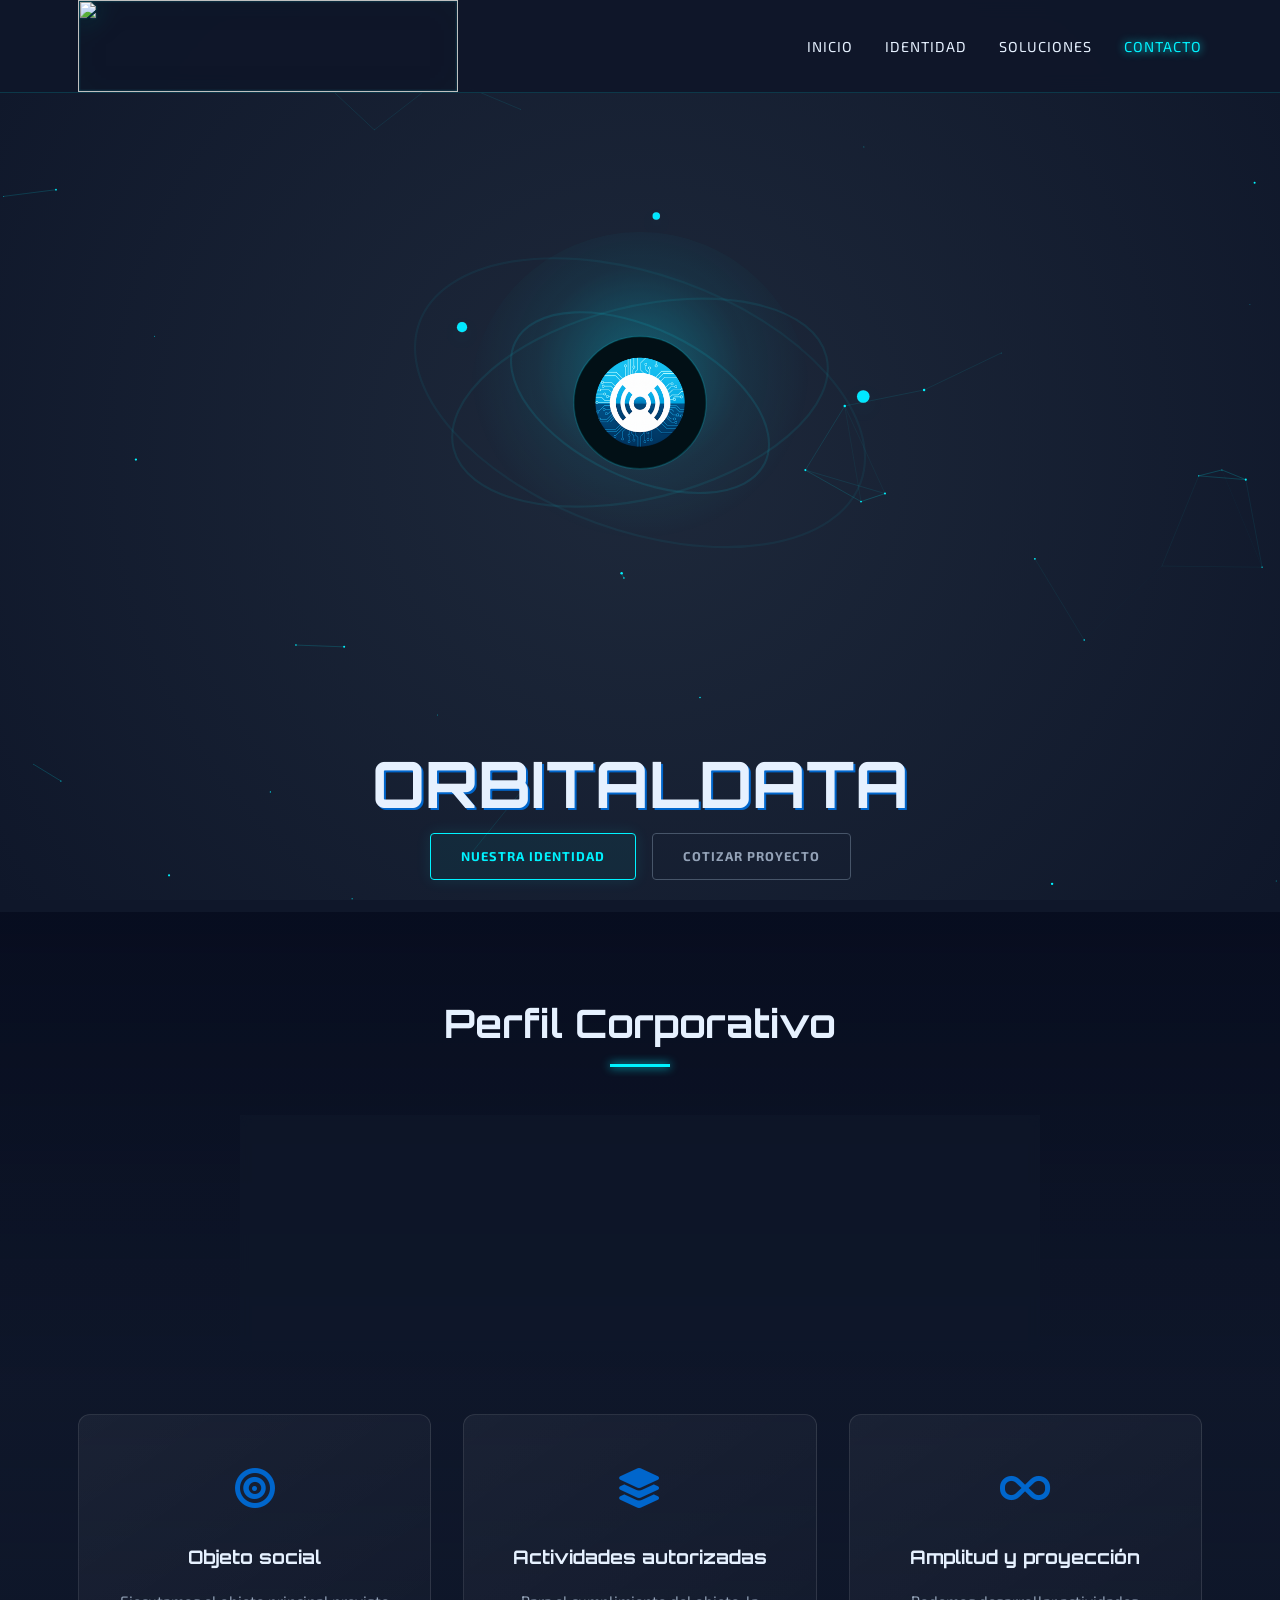
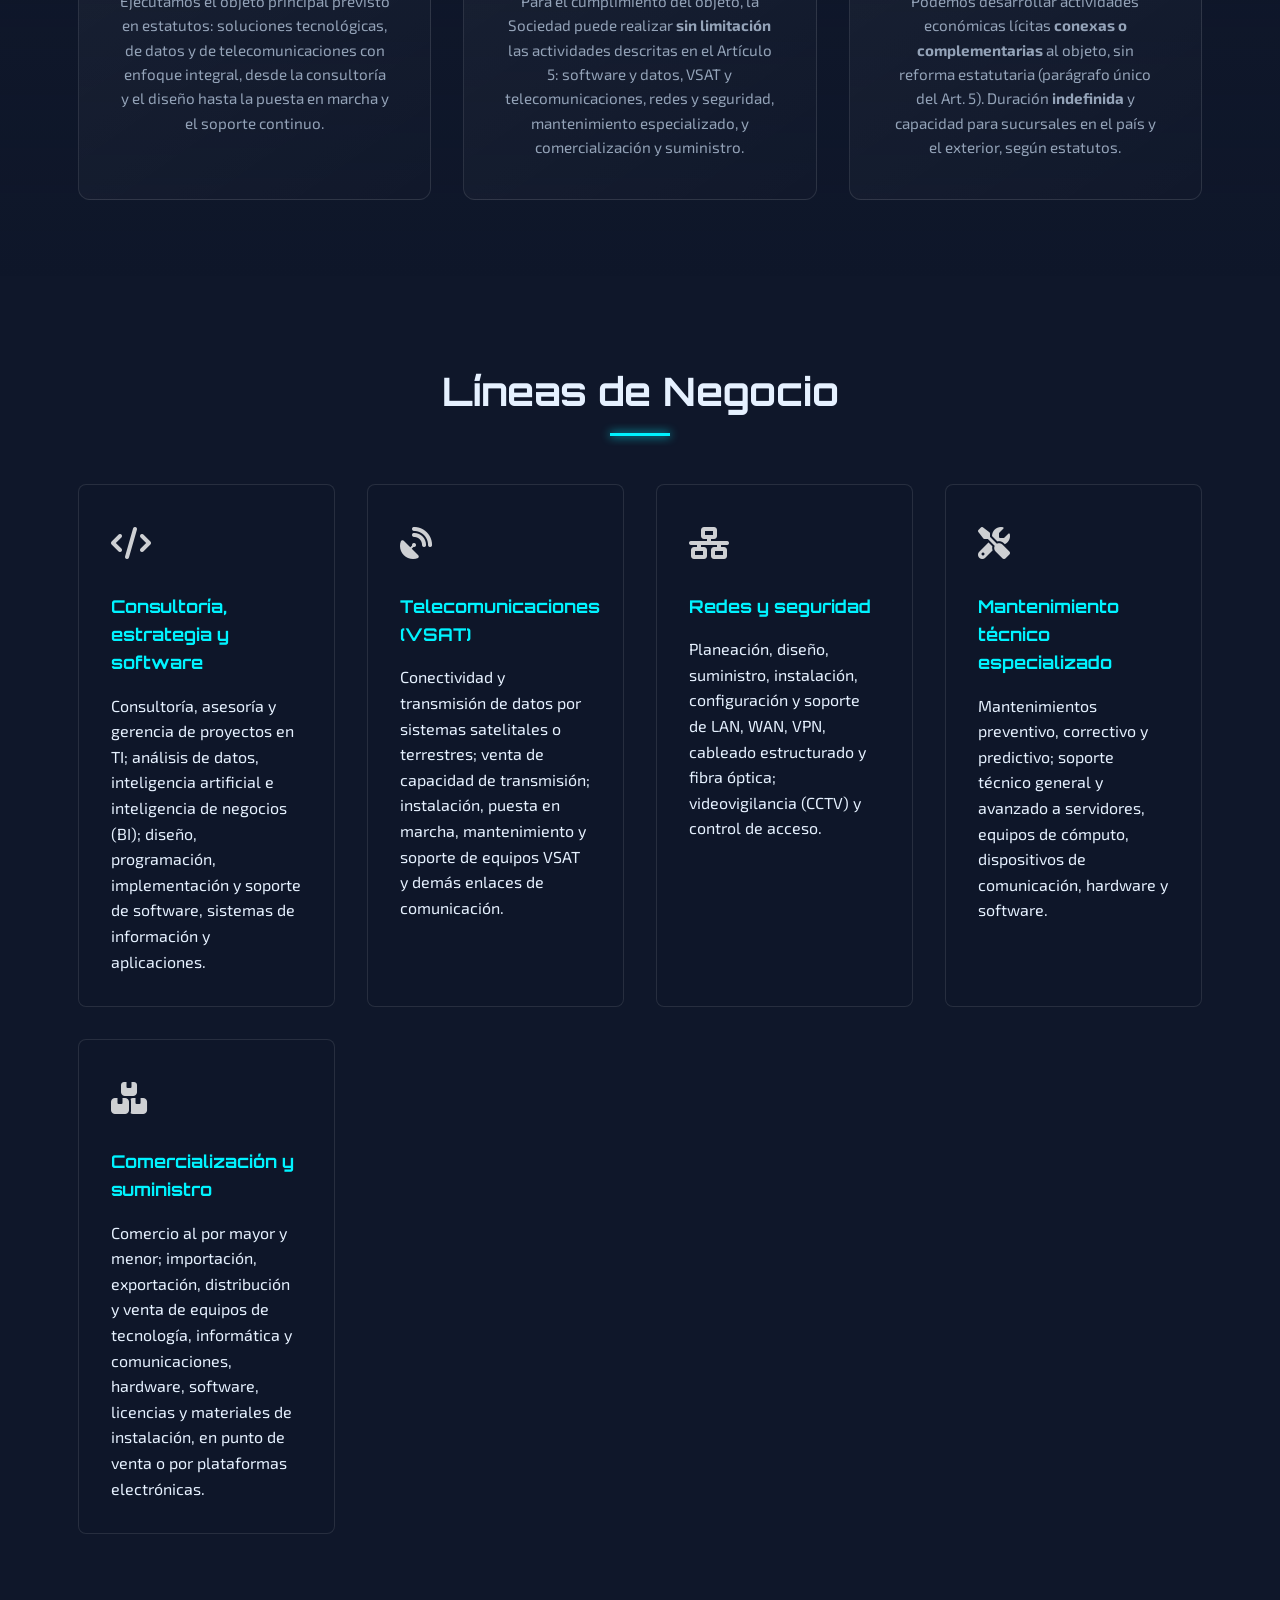
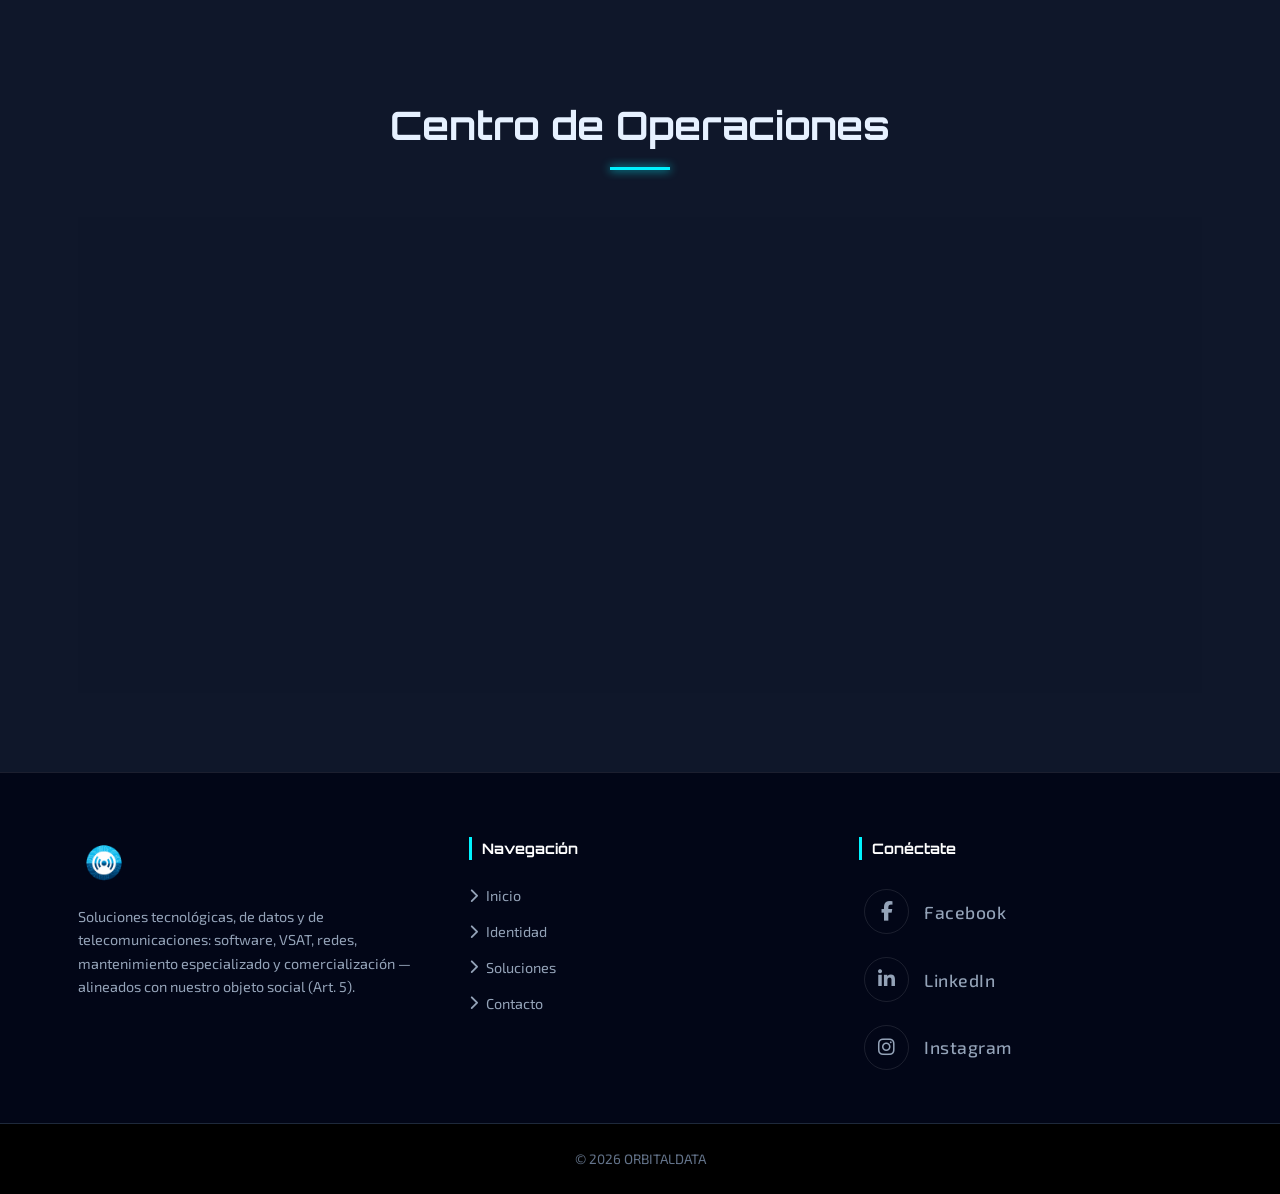
==== index.html @ 201e759a "Add files via upload" ====
<!DOCTYPE html>
<html lang="es">
<head>
    <meta charset="UTF-8">
    <meta name="viewport" content="width=device-width, initial-scale=1.0, viewport-fit=cover">
    <meta name="theme-color" content="#0f172a">
    <meta name="color-scheme" content="dark">
    <title>ORBITALDATA S.A.S. | Soluciones Tecnológicas</title>

    <link rel="icon" href="LOGO%202.png" type="image/png">

    <link href="https://fonts.googleapis.com/css2?family=Exo+2:wght@300;500;700&family=Orbitron:wght@500;700&display=swap" rel="stylesheet">
    <link rel="stylesheet" href="https://cdnjs.cloudflare.com/ajax/libs/font-awesome/6.4.0/css/all.min.css">
    <link rel="stylesheet" href="styles.css">
    <link rel="stylesheet" href="breakpoints.css">
</head>
<body>

    <canvas id="networkCanvas"></canvas>

    <header id="main-header">
        <nav class="container navbar" aria-label="Principal">
            <a href="#inicio" class="logo" aria-label="ORBITALDATA — inicio">
                <img src="LOGO%202.png" alt="" class="logo-img" decoding="async" fetchpriority="high">
            </a>

            <ul id="main-nav" class="nav-links">
                <li><a href="#inicio">Inicio</a></li>
                <li><a href="#nosotros">Identidad</a></li>
                <li><a href="#servicios">Soluciones</a></li>
                <li><a href="#contacto" class="highlight">Contacto</a></li>
            </ul>
            <button type="button" class="hamburger" aria-expanded="false" aria-controls="main-nav" aria-label="Abrir menú">
                <i class="fas fa-bars" aria-hidden="true"></i>
            </button>
        </nav>
    </header>

    <main id="contenido-principal">
    <section id="inicio" class="hero-section">
        <div class="content-wrapper">
            <div class="hero-logo-container" aria-hidden="false">
                <svg id="orbitalLogo" viewBox="0 0 600 600" role="img" aria-label="Logo Orbital con anillos interactivos">
                    <defs>
                        <radialGradient id="g-glow" cx="50%" cy="40%">
                            <stop offset="0%" stop-color="#00E8FF" stop-opacity="0.30"/>
                            <stop offset="60%" stop-color="#00E8FF" stop-opacity="0.06"/>
                            <stop offset="100%" stop-color="#00E8FF" stop-opacity="0.00"/>
                        </radialGradient>
                    </defs>

                    <circle cx="300" cy="280" r="160" fill="url(#g-glow)" />

                    <g class="rings" stroke-linecap="round" stroke-width="2" fill="none" stroke="#00E8FF">
                        <ellipse class="ring ring-1" cx="300" cy="280" rx="220" ry="120" stroke-opacity="0.06"/>
                        <ellipse class="ring ring-2" cx="300" cy="280" rx="180" ry="90" stroke-opacity="0.08"/>
                        <ellipse class="ring ring-3" cx="300" cy="280" rx="130" ry="70" stroke-opacity="0.10"/>
                    </g>

                    <g id="nodes" fill="#00E8FF" stroke="#ffffff" stroke-opacity="0.06">
                        <circle class="node n1" r="6" cx="520" cy="280" />
                        <circle class="node n2" r="5" cx="140" cy="220" />
                        <circle class="node n3" r="4" cx="360" cy="120" />
                    </g>

                    <g class="core">
                        <circle cx="300" cy="280" r="62" fill="#021016" stroke="#00E8FF" stroke-opacity="0.16" stroke-width="1.5"/>
                        <foreignObject x="238" y="218" width="124" height="124">
                            <div xmlns="http://www.w3.org/1999/xhtml" class="core-wrap">
                                <img src="LOGO%201.png" alt="Logo central OrbitalData" width="124" height="124" decoding="async" />
                            </div>
                        </foreignObject>
                    </g>
                </svg>
            </div>
            <h1 class="glitch" data-text="ORBITALDATA">ORBITALDATA</h1>
            <div class="cta-group">
                <a href="#nosotros" class="btn btn-primary">Nuestra Identidad</a>
                <a href="#contacto" class="btn btn-outline">Cotizar Proyecto</a>
            </div>
        </div>
    </section>

    <section id="nosotros" class="section-padding alt-bg">
        <div class="container">
            <h2 class="section-title">Perfil Corporativo</h2>
            
            <div class="identity-intro glass-panel">
                <p>
                    <strong>ORBITALDATA S.A.S.</strong> es una sociedad comercial constituida bajo la Ley 1258 de 2008, con domicilio principal en el
                    <strong>Archipiélago de San Andrés, Providencia y Santa Catalina</strong>. Conforme a nuestro <strong>Artículo 5 — Objeto social</strong>,
                    el objeto principal de la Sociedad es el <strong>desarrollo, comercialización, instalación y soporte integral</strong> de soluciones
                    <strong>tecnológicas, de datos y de telecomunicaciones</strong>, desarrollando actividades alineadas con los estatutos sociales.
                </p>
            </div>

            <div class="identity-grid">
                <div class="id-card">
                    <div class="id-icon"><i class="fas fa-bullseye"></i></div>
                    <h3>Objeto social</h3>
                    <p>Ejecutamos el objeto principal previsto en estatutos: soluciones tecnológicas, de datos y de telecomunicaciones con enfoque integral, desde la consultoría y el diseño hasta la puesta en marcha y el soporte continuo.</p>
                </div>
                <div class="id-card">
                    <div class="id-icon"><i class="fas fa-layer-group"></i></div>
                    <h3>Actividades autorizadas</h3>
                    <p>Para el cumplimiento del objeto, la Sociedad puede realizar <strong>sin limitación</strong> las actividades descritas en el Artículo 5: software y datos, VSAT y telecomunicaciones, redes y seguridad, mantenimiento especializado, y comercialización y suministro.</p>
                </div>
                <div class="id-card">
                    <div class="id-icon"><i class="fas fa-infinity"></i></div>
                    <h3>Amplitud y proyección</h3>
                    <p>Podemos desarrollar actividades económicas lícitas <strong>conexas o complementarias</strong> al objeto, sin reforma estatutaria (parágrafo único del Art. 5). Duración <strong>indefinida</strong> y capacidad para sucursales en el país y el exterior, según estatutos.</p>
                </div>
            </div>
        </div>
    </section>

    <section id="servicios" class="section-padding">
        <div class="container">
            <h2 class="section-title">Líneas de Negocio</h2>
            <div class="grid-cards">
                <div class="tech-card">
                    <div class="icon-layer"><i class="fas fa-code"></i></div>
                    <h3>Consultoría, estrategia y software</h3>
                    <p>Consultoría, asesoría y gerencia de proyectos en TI; análisis de datos, inteligencia artificial e inteligencia de negocios (BI); diseño, programación, implementación y soporte de software, sistemas de información y aplicaciones.</p>
                </div>
                <div class="tech-card">
                    <div class="icon-layer"><i class="fas fa-satellite-dish"></i></div>
                    <h3>Telecomunicaciones (VSAT)</h3>
                    <p>Conectividad y transmisión de datos por sistemas satelitales o terrestres; venta de capacidad de transmisión; instalación, puesta en marcha, mantenimiento y soporte de equipos VSAT y demás enlaces de comunicación.</p>
                </div>
                <div class="tech-card">
                    <div class="icon-layer"><i class="fas fa-network-wired"></i></div>
                    <h3>Redes y seguridad</h3>
                    <p>Planeación, diseño, suministro, instalación, configuración y soporte de LAN, WAN, VPN, cableado estructurado y fibra óptica; videovigilancia (CCTV) y control de acceso.</p>
                </div>
                <div class="tech-card">
                    <div class="icon-layer"><i class="fas fa-tools"></i></div>
                    <h3>Mantenimiento técnico especializado</h3>
                    <p>Mantenimientos preventivo, correctivo y predictivo; soporte técnico general y avanzado a servidores, equipos de cómputo, dispositivos de comunicación, hardware y software.</p>
                </div>
                <div class="tech-card">
                    <div class="icon-layer"><i class="fas fa-boxes-stacked"></i></div>
                    <h3>Comercialización y suministro</h3>
                    <p>Comercio al por mayor y menor; importación, exportación, distribución y venta de equipos de tecnología, informática y comunicaciones, hardware, software, licencias y materiales de instalación, en punto de venta o por plataformas electrónicas.</p>
                </div>
            </div>
        </div>
    </section>

    <section id="contacto" class="section-padding">
        <div class="container">
            <h2 class="section-title">Centro de Operaciones</h2>
            <div class="contact-wrapper glass-panel">
                <div class="contact-details">
                    <div class="detail-item">
                        <i class="fas fa-map-marked-alt"></i>
                        <div>
                            <h4>Sede Principal</h4>
                            <p>Av 20 de Julio, Edificio Salgado, Apto 304<br>San Andrés Isla, Colombia.</p>
                        </div>
                    </div>
                    <div class="detail-item">
                        <i class="fas fa-envelope"></i>
                        <div>
                            <h4>Contacto Digital</h4>
                            <p>josfer38@gmail.com</p>
                        </div>
                    </div>
                </div>
                
                <form id="contactForm" class="tech-form" method="post" action="#">
                    <div class="input-group">
                        <input type="text" id="nombre" name="nombre" required placeholder=" " autocomplete="name">
                        <label for="nombre">Nombre / Razón Social</label>
                    </div>
                    <div class="input-group">
                        <input type="email" id="email" name="email" required placeholder=" " autocomplete="email">
                        <label for="email">Email Corporativo</label>
                    </div>
                    <div class="input-group">
                        <textarea id="mensaje" name="mensaje" required placeholder=" " rows="5" autocomplete="off"></textarea>
                        <label for="mensaje">Detalle del Requerimiento</label>
                    </div>
                    <input type="text" name="_gotcha" class="form-honeypot" tabindex="-1" autocomplete="off" aria-hidden="true" title="Leave blank">
                    <button type="submit" class="btn btn-primary">Enviar Solicitud</button>
                    <p id="contactFormFeedback" class="form-feedback" role="status" aria-live="polite" hidden></p>
                </form>
            </div>
        </div>
    </section>
    </main>

    <footer class="main-footer">
        <div class="container footer-grid">
            <div class="footer-col">
                <div class="footer-logo">
                    <img src="LOGO%201.png" alt="ORBITALDATA" class="footer-logo-img">
                </div>
                <p class="footer-desc">
                    Soluciones tecnológicas, de datos y de telecomunicaciones: software, VSAT, redes, mantenimiento especializado y comercialización — alineados con nuestro objeto social (Art. 5).
                </p>
            </div>

            <div class="footer-col">
                <h4>Navegación</h4>
                <ul class="footer-links">
                    <li><a href="#inicio"><i class="fas fa-chevron-right"></i> Inicio</a></li>
                    <li><a href="#nosotros"><i class="fas fa-chevron-right"></i> Identidad</a></li>
                    <li><a href="#servicios"><i class="fas fa-chevron-right"></i> Soluciones</a></li>
                    <li><a href="#contacto"><i class="fas fa-chevron-right"></i> Contacto</a></li>
                </ul>
            </div>

            <div class="footer-col">
                <h4>Conéctate</h4>
                <div class="social-links-vertical">
                    <a href="https://facebook.com" target="_blank" rel="noopener noreferrer" class="social-item fb">
                        <span class="icon-box"><i class="fab fa-facebook-f"></i></span>
                        <span class="social-text">Facebook</span>
                    </a>
                    <a href="https://linkedin.com" target="_blank" rel="noopener noreferrer" class="social-item in">
                        <span class="icon-box"><i class="fab fa-linkedin-in"></i></span>
                        <span class="social-text">LinkedIn</span>
                    </a>
                    <a href="https://instagram.com" target="_blank" rel="noopener noreferrer" class="social-item ig">
                        <span class="icon-box"><i class="fab fa-instagram"></i></span>
                        <span class="social-text">Instagram</span>
                    </a>
                </div>
            </div>
        </div>

        <div class="footer-bottom">
            <p>&copy; 2026 ORBITALDATA</p>
        </div>
    </footer>

    <script src="network-effect.js"></script>
    <script src="logo-interaction.js"></script>
    <script src="interface.js"></script>
    <script src="form.js"></script>
</body>
</html>
---- styles.css ----
:root {
    --bg-deep: #0f172a;
    --primary-cyan: #00f3ff;
    --secondary-blue: #0066cc;
    --text-white: #e6f1ff;
    --glass: rgba(15, 23, 42, 0.7);
    --glass-strong: rgba(15, 23, 42, 0.95);
    --border-light: rgba(255, 255, 255, 0.1);
    --font-main: 'Exo 2', sans-serif;
    --font-tech: 'Orbitron', sans-serif;
    --container-max: 1200px;
    --gutter: clamp(16px, 4vw, 28px);
    --header-h: 80px;
}

html {
    scroll-behavior: smooth;
    scroll-padding-top: calc(var(--header-h) + 12px);
}

@media (min-width: 769px) {
    html {
        scroll-padding-top: calc(var(--header-h) + 8px);
    }
}

* { margin: 0; padding: 0; box-sizing: border-box; }

body {
    background-color: var(--bg-deep);
    color: var(--text-white);
    font-family: var(--font-main);
    overflow-x: hidden;
    line-height: 1.6;
    font-size: 16px;
}

body.nav-lock {
    overflow: hidden;
    touch-action: none;
}

#networkCanvas {
    position: fixed; top: 0; left: 0; width: 100%; height: 100%;
    z-index: -1; 
    background: radial-gradient(circle at center, #1e293b 0%, #0f172a 100%);
}

/* --- HEADER --- */
header {
    position: fixed; width: 100%; top: 0; z-index: 1000;
    background: var(--glass-strong);
    backdrop-filter: blur(10px);
    border-bottom: 1px solid rgba(0, 243, 255, 0.15);
}

.navbar {
    position: relative;
    z-index: 2;
    display: flex;
    justify-content: space-between;
    align-items: center;
    gap: 0.75rem;
    padding: 0.75rem max(var(--gutter), env(safe-area-inset-right)) 0.75rem max(var(--gutter), env(safe-area-inset-left));
    max-width: var(--container-max);
    margin: 0 auto;
}

/* Logo header: solo texto (recorte del icono izquierdo), sin fondo, grande.
   Ancho moderado + altura alta fuerza object-fit:cover a recortar a lo ancho. */
a.logo {
    text-decoration: none;
    color: inherit;
}

.logo {
    display: flex;
    align-items: center;
    flex-shrink: 0;
    height: clamp(64px, 13vw, 92px);
    width: min(380px, 44vw);
    max-height: 92px;
    overflow: hidden;
    margin-right: 0.35rem;
}
.logo-img {
    width: 100%;
    height: 100%;
    display: block;
    object-fit: cover;
    object-position: right center;
    filter: drop-shadow(0 2px 12px rgba(0, 0, 0, 0.7)) drop-shadow(0 0 1px rgba(0, 243, 255, 0.4));
}

.nav-links {
    display: flex;
    list-style: none;
    gap: clamp(1rem, 2.5vw, 2rem);
    margin: 0;
    padding: 0;
    align-items: center;
}
.nav-links a {
    text-decoration: none; color: var(--text-white); font-size: 0.9rem; text-transform: uppercase; letter-spacing: 1px; transition: 0.3s;
}
.nav-links a:hover, .nav-links a.highlight { color: var(--primary-cyan); text-shadow: 0 0 8px var(--primary-cyan); }
button.hamburger {
    display: none;
    margin: 0;
    font: inherit;
    font-size: 1.35rem;
    line-height: 1;
    cursor: pointer;
    color: var(--primary-cyan);
    flex-shrink: 0;
    align-items: center;
    justify-content: center;
    width: 44px;
    height: 44px;
    border: 1px solid rgba(0, 243, 255, 0.28);
    border-radius: 10px;
    background: rgba(15, 23, 42, 0.6);
    transition: background 0.2s, border-color 0.2s;
    -webkit-appearance: none;
    appearance: none;
}

button.hamburger:hover {
    background: rgba(0, 243, 255, 0.08);
    border-color: rgba(0, 243, 255, 0.45);
}

/* --- HERO --- */
.hero-section {
    min-height: 100vh;
    min-height: 100dvh;
    display: flex;
    align-items: center;
    justify-content: center;
    text-align: center;
    padding: calc(var(--header-h) + 1.25rem) max(var(--gutter), env(safe-area-inset-right)) 2rem max(var(--gutter), env(safe-area-inset-left));
    box-sizing: border-box;
}

.content-wrapper {
    max-width: 900px;
    width: 100%;
    margin: 0 auto;
    display: flex;
    flex-direction: column;
    align-items: center;
}

/* ICONO FLOTANTE (FAVICON GRANDE) */
.hero-logo-container {
    margin-bottom: 0.12rem;
    display: flex;
    justify-content: center;
    width: min(640px, 100%);
    margin-left: auto;
    margin-right: auto;
}

.hero-icon {
    /* CAMBIO: Tamaño fluido (Min 130px - Max 220px) */
    width: clamp(130px, 20vw, 220px); 
    height: clamp(130px, 20vw, 220px);
    
    border-radius: 50%;
    
    /* CAMBIO: Más brillo y borde más grueso */
    box-shadow: 0 0 50px rgba(0, 243, 255, 0.4); 
    border: 4px solid var(--primary-cyan);
    
    object-fit: cover; /* Asegura que la imagen no se estire */
    background: #000; /* Fondo negro por si la imagen tiene transparencia */
}

.core-wrap {
    display: flex;
    align-items: center;
    justify-content: center;
    height: 100%;
    width: 100%;
    overflow: hidden;
    border-radius: 50%;
}

.core-wrap img {
    width: 100%;
    height: 100%;
    max-width: none;
    object-fit: cover;
    display: block;
}

#orbitalLogo {
    width: 100%;
    max-width: 640px;
    height: auto;
    display: block;
}

.rings .ring {
    transform-origin: 300px 280px;
    transition: transform 1s linear;
}

.node {
    filter: drop-shadow(0 6px 8px rgba(0, 232, 255, 0.06));
}

.floating { animation: float 4s ease-in-out infinite; }
@keyframes float {
    0% { transform: translateY(0px); }
    50% { transform: translateY(-20px); } /* Flota un poco más alto */
    100% { transform: translateY(0px); }
}

.glitch {
    font-family: var(--font-tech); 
    font-size: clamp(2rem, 5vw, 4rem); 
    margin-bottom: 0.2rem; 
    text-shadow: 2px 2px var(--secondary-blue);
    line-height: 1.2;
}

.cta-group { display: flex; justify-content: center; gap: 1rem; flex-wrap: wrap; margin-top: 0.45rem; }

.btn {
    padding: 12px 30px; border-radius: 4px; text-decoration: none; font-weight: bold; text-transform: uppercase; font-size: 0.8rem; letter-spacing: 1px; transition: 0.3s; display: inline-block; cursor: pointer; border: none; white-space: nowrap;
}
.btn-primary {
    background: rgba(0, 243, 255, 0.05); border: 1px solid var(--primary-cyan); color: var(--primary-cyan); box-shadow: 0 0 15px rgba(0, 243, 255, 0.1);
}
.btn-primary:hover {
    background: var(--primary-cyan); color: var(--bg-deep); box-shadow: 0 0 30px rgba(0, 243, 255, 0.6);
}
.btn-outline { border: 1px solid #475569; color: #94a3b8; background: transparent; }
.btn-outline:hover { border-color: var(--text-white); color: var(--text-white); }

/* --- SECCIONES --- */
.section-padding {
    padding: clamp(3rem, 8vw, 5rem) 0;
}

.container {
    max-width: var(--container-max);
    margin: 0 auto;
    padding: 0 var(--gutter);
    width: 100%;
}

.alt-bg {
    background: linear-gradient(180deg, rgba(2, 6, 23, 0.55) 0%, rgba(15, 23, 42, 0.25) 50%, rgba(15, 23, 42, 0) 100%);
}
.section-title {
    font-family: var(--font-tech);
    text-align: center;
    margin: 0 auto 3rem;
    font-size: clamp(1.65rem, 3.8vw, 2.45rem);
    color: var(--text-white);
    position: relative;
    display: block;
    width: 100%;
    padding: 0 var(--gutter);
    box-sizing: border-box;
}
.section-title::after {
    content: ''; display: block; width: 60px; height: 3px; background: var(--primary-cyan); margin: 10px auto 0; box-shadow: 0 0 10px var(--primary-cyan);
}

/* Identidad */
.identity-intro {
    text-align: center;
    max-width: 800px;
    margin: 0 auto clamp(2.5rem, 6vw, 4rem);
    padding: clamp(1.25rem, 4vw, 2rem);
    border-left: 3px solid var(--primary-cyan);
}
.identity-intro p { font-size: 1.1rem; color: #cbd5e1; }
.glass-panel {
    background: var(--glass); backdrop-filter: blur(5px); border: 1px solid var(--border-light); border-radius: 8px;
}
.identity-grid { display: grid; grid-template-columns: repeat(auto-fit, minmax(280px, 1fr)); gap: 2rem; }
.id-card {
    background: linear-gradient(145deg, rgba(255,255,255,0.05) 0%, rgba(255,255,255,0.01) 100%);
    border: 1px solid var(--border-light); padding: 2.5rem; border-radius: 12px; transition: 0.4s ease; text-align: center; height: 100%;
}
.id-card:hover { transform: translateY(-5px); border-color: var(--secondary-blue); box-shadow: 0 10px 30px rgba(0, 0, 0, 0.2); }
.id-icon { font-size: 2.5rem; color: var(--secondary-blue); margin-bottom: 1.5rem; transition: 0.3s; }
.id-card:hover .id-icon { color: var(--primary-cyan); transform: scale(1.1); text-shadow: 0 0 15px var(--primary-cyan); }
.id-card h3 { margin-bottom: 1rem; font-family: var(--font-tech); color: var(--text-white); }
.id-card p { font-size: 0.95rem; color: #94a3b8; }

/* Servicios */
.grid-cards { display: grid; grid-template-columns: repeat(auto-fit, minmax(250px, 1fr)); gap: 2rem; }
.tech-card {
    background: var(--glass); padding: 2rem; border: 1px solid var(--border-light); transition: 0.3s; position: relative; overflow: hidden; border-radius: 8px; height: 100%;
}
.tech-card:hover { border-color: var(--primary-cyan); box-shadow: 0 0 20px rgba(0,243,255,0.15); }
.tech-card h3 { color: var(--primary-cyan); margin-bottom: 1rem; font-family: var(--font-tech); font-size: 1.1rem; }
.icon-layer { font-size: 2rem; color: #fff; margin-bottom: 1.5rem; opacity: 0.8; }

/* Contacto */
.contact-wrapper { display: flex; flex-wrap: wrap; gap: 3rem; padding: 3rem; margin-top: 1rem; }
.contact-details { flex: 1; min-width: 280px; }
.detail-item { display: flex; gap: 1rem; margin-bottom: 2rem; align-items: flex-start; }
.detail-item i { font-size: 1.5rem; color: var(--primary-cyan); margin-top: 5px; min-width: 25px;} 
.detail-item h4 { font-family: var(--font-tech); margin-bottom: 0.5rem; color: #fff; }
.detail-item p { color: #94a3b8; font-size: 0.9rem; word-break: break-word; }

.tech-form {
    flex: 1.5;
    min-width: 300px;
    position: relative;
}

.input-group { position: relative; margin-bottom: 2.5rem; }
.input-group input, .input-group textarea {
    width: 100%; background: transparent; border: none; border-bottom: 2px solid #475569; padding: 10px 0; color: white; font-family: var(--font-main); font-size: 1rem; outline: none; transition: 0.3s;
}
.input-group label { position: absolute; top: 10px; left: 0; color: #64748b; pointer-events: none; transition: 0.3s; }
.input-group input:focus, .input-group textarea:focus { border-bottom-color: var(--primary-cyan); }
.input-group input:focus ~ label, .input-group input:not(:placeholder-shown) ~ label,
.input-group textarea:focus ~ label, .input-group textarea:not(:placeholder-shown) ~ label {
    top: -20px; font-size: 0.8rem; color: var(--primary-cyan);
}
button.btn-primary { width: 100%; margin: 10px 0 0; }

.form-honeypot {
    position: absolute;
    left: -9999px;
    width: 1px;
    height: 1px;
    opacity: 0;
    overflow: hidden;
    pointer-events: none;
}

.form-feedback {
    margin-top: 1rem;
    min-height: 1.35em;
    font-size: 0.9rem;
    line-height: 1.45;
    color: var(--primary-cyan);
}

.form-feedback.is-error {
    color: #fca5a5;
}

/* --- FOOTER --- */
.main-footer { background: #020617; border-top: 1px solid var(--border-light); padding-top: 4rem; font-size: 0.9rem; }
.footer-grid { display: grid; grid-template-columns: repeat(auto-fit, minmax(220px, 1fr)); gap: 3rem; margin-bottom: 3rem; }

.footer-logo {
    margin-bottom: 1rem;
    display: flex;
    align-items: center;
    justify-content: flex-start;
}

.footer-logo-img {
    height: clamp(40px, 8vw, 52px);
    width: auto;
    max-width: min(180px, 100%);
    object-fit: contain;
    object-position: left center;
    display: block;
    border-radius: 6px;
}
.footer-desc { color: #94a3b8; line-height: 1.6; }

.footer-col h4 { color: #fff; margin-bottom: 1.5rem; font-family: var(--font-tech); border-left: 3px solid var(--primary-cyan); padding-left: 10px; }
.footer-links { list-style: none; }
.footer-links li { margin-bottom: 0.8rem; }
.footer-links a { color: #94a3b8; text-decoration: none; transition: 0.3s; display: flex; align-items: center; gap: 8px; }
.footer-links a:hover { color: var(--primary-cyan); padding-left: 5px; }

/* Redes Sociales */
.social-links-vertical { display: flex; flex-direction: column; gap: 0.8rem; }
.social-item { display: flex; align-items: center; text-decoration: none; color: #94a3b8; font-size: 1.1rem; transition: 0.3s; padding: 5px; border-radius: 8px; }
.social-item:hover { background: rgba(255, 255, 255, 0.05); color: #fff; padding-left: 15px; }

.icon-box { width: 45px; height: 45px; display: flex; align-items: center; justify-content: center; border-radius: 50%; border: 1px solid var(--border-light); margin-right: 15px; font-size: 1.2rem; transition: 0.3s; flex-shrink: 0; }
.social-item.fb:hover .icon-box { border-color: #1877f2; color: #1877f2; box-shadow: 0 0 10px rgba(24, 119, 242, 0.4); }
.social-item.in:hover .icon-box { border-color: #0077b5; color: #0077b5; box-shadow: 0 0 10px rgba(0, 119, 181, 0.4); }
.social-item.ig:hover .icon-box { border-color: #e1306c; color: #e1306c; box-shadow: 0 0 10px rgba(225, 48, 108, 0.4); }

.social-text { font-weight: 500; letter-spacing: 0.5px; }
.footer-bottom {
    background: #000;
    text-align: center;
    padding: 1.5rem max(20px, env(safe-area-inset-right)) max(1.5rem, env(safe-area-inset-bottom)) max(20px, env(safe-area-inset-left));
    border-top: 1px solid #1e293b;
    color: #64748b;
    font-size: 0.85rem;
}
---- breakpoints.css ----
/**
 * ORBITALDATA — vista móvil, tablet y escritorio amplio.
 * Cargar después de styles.css
 */

/* ---------- Tablet estrecha / móvil ancho (nav compacta) ---------- */
@media (max-width: 900px) {
    .nav-links a {
        font-size: 0.82rem;
        letter-spacing: 0.06em;
    }
}

/* ---------- Móvil ---------- */
@media (max-width: 768px) {
    :root {
        --header-h: 72px;
    }

    .logo {
        width: min(200px, 46vw);
        height: clamp(48px, 11vw, 68px);
    }

    button.hamburger {
        display: flex;
    }

    .nav-links {
        display: none;
        position: absolute;
        left: 0;
        right: 0;
        top: 100%;
        flex-direction: column;
        align-items: stretch;
        gap: 0;
        padding: 0.5rem var(--gutter) 1rem;
        margin: 0;
        background: rgba(15, 23, 42, 0.98);
        backdrop-filter: blur(14px);
        -webkit-backdrop-filter: blur(14px);
        border-bottom: 1px solid rgba(0, 243, 255, 0.22);
        box-shadow: 0 18px 40px rgba(0, 0, 0, 0.4);
    }

    .navbar.navbar--open .nav-links {
        display: flex;
    }

    .nav-links li {
        width: 100%;
        border-bottom: 1px solid rgba(255, 255, 255, 0.06);
    }

    .nav-links li:last-child {
        border-bottom: none;
    }

    .nav-links a {
        display: block;
        padding: 0.9rem 0.25rem;
        text-align: center;
    }

    .hero-section {
        padding-top: calc(var(--header-h) + 0.75rem);
    }

    .hero-logo-container {
        width: min(100%, 92vw);
        margin-bottom: 0.35rem;
    }

    #orbitalLogo {
        max-width: min(520px, 92vw);
    }

    .glitch {
        font-size: clamp(1.65rem, 8.5vw, 2.4rem);
        padding: 0 0.25rem;
    }

    .cta-group {
        flex-direction: column;
        align-items: stretch;
        width: 100%;
        max-width: 320px;
        margin-left: auto;
        margin-right: auto;
        gap: 0.75rem;
    }

    .btn {
        white-space: normal;
        text-align: center;
        width: 100%;
        padding: 14px 20px;
    }

    .identity-intro {
        border-left: none;
        border-top: 3px solid var(--primary-cyan);
        text-align: left;
    }

    .identity-intro p {
        font-size: 1rem;
    }

    .identity-grid {
        grid-template-columns: 1fr;
        gap: 1.25rem;
    }

    .grid-cards {
        grid-template-columns: 1fr;
        gap: 1.25rem;
    }

    .contact-wrapper {
        flex-direction: column;
        padding: clamp(1.25rem, 4vw, 1.75rem);
        gap: 2rem;
    }

    .contact-details,
    .tech-form {
        min-width: 0;
        width: 100%;
    }

    .detail-item {
        align-items: flex-start;
    }

    .footer-grid {
        text-align: center;
        gap: 2.25rem;
    }

    .footer-logo {
        justify-content: center;
    }

    .footer-logo-img {
        margin: 0 auto;
        object-position: center;
    }

    .footer-col h4 {
        border-left: none;
        border-bottom: 2px solid var(--primary-cyan);
        display: inline-block;
        padding-left: 0;
        padding-bottom: 0.35rem;
        margin-left: auto;
        margin-right: auto;
    }

    .footer-links a {
        justify-content: center;
    }

    .social-links-vertical {
        align-items: center;
    }

    .social-item {
        width: 100%;
        max-width: 280px;
        justify-content: center;
        font-size: 0.95rem;
    }

    .icon-box {
        width: 36px;
        height: 36px;
        font-size: 1rem;
        margin-right: 12px;
    }
}

/* ---------- Escritorio: menú siempre visible ---------- */
@media (min-width: 769px) {
    .nav-links {
        display: flex !important;
        position: static;
        flex-direction: row;
        background: transparent;
        backdrop-filter: none;
        -webkit-backdrop-filter: none;
        border: none;
        box-shadow: none;
        padding: 0;
        width: auto;
    }

    button.hamburger {
        display: none !important;
    }
}

/* ---------- Tablet (769px – 1024px) ---------- */
@media (min-width: 769px) and (max-width: 1024px) {
    .navbar {
        padding: 0.85rem var(--gutter);
    }

    .hero-section {
        padding-top: calc(var(--header-h) + 1rem);
    }

    .section-padding {
        padding: 4rem 0;
    }

    .contact-wrapper {
        gap: 2rem;
        padding: 2.25rem;
    }

    .identity-grid {
        grid-template-columns: repeat(2, 1fr);
    }

    .grid-cards {
        grid-template-columns: repeat(2, 1fr);
    }
}

/* ---------- Pantallas muy pequeñas ---------- */
@media (max-width: 380px) {
    .logo {
        width: min(160px, 42vw);
        height: clamp(44px, 10vw, 56px);
    }
}

/* ---------- Escritorio amplio ---------- */
@media (min-width: 1280px) {
    :root {
        --header-h: 84px;
    }

    .container {
        padding: 0 clamp(28px, 3vw, 40px);
    }
}
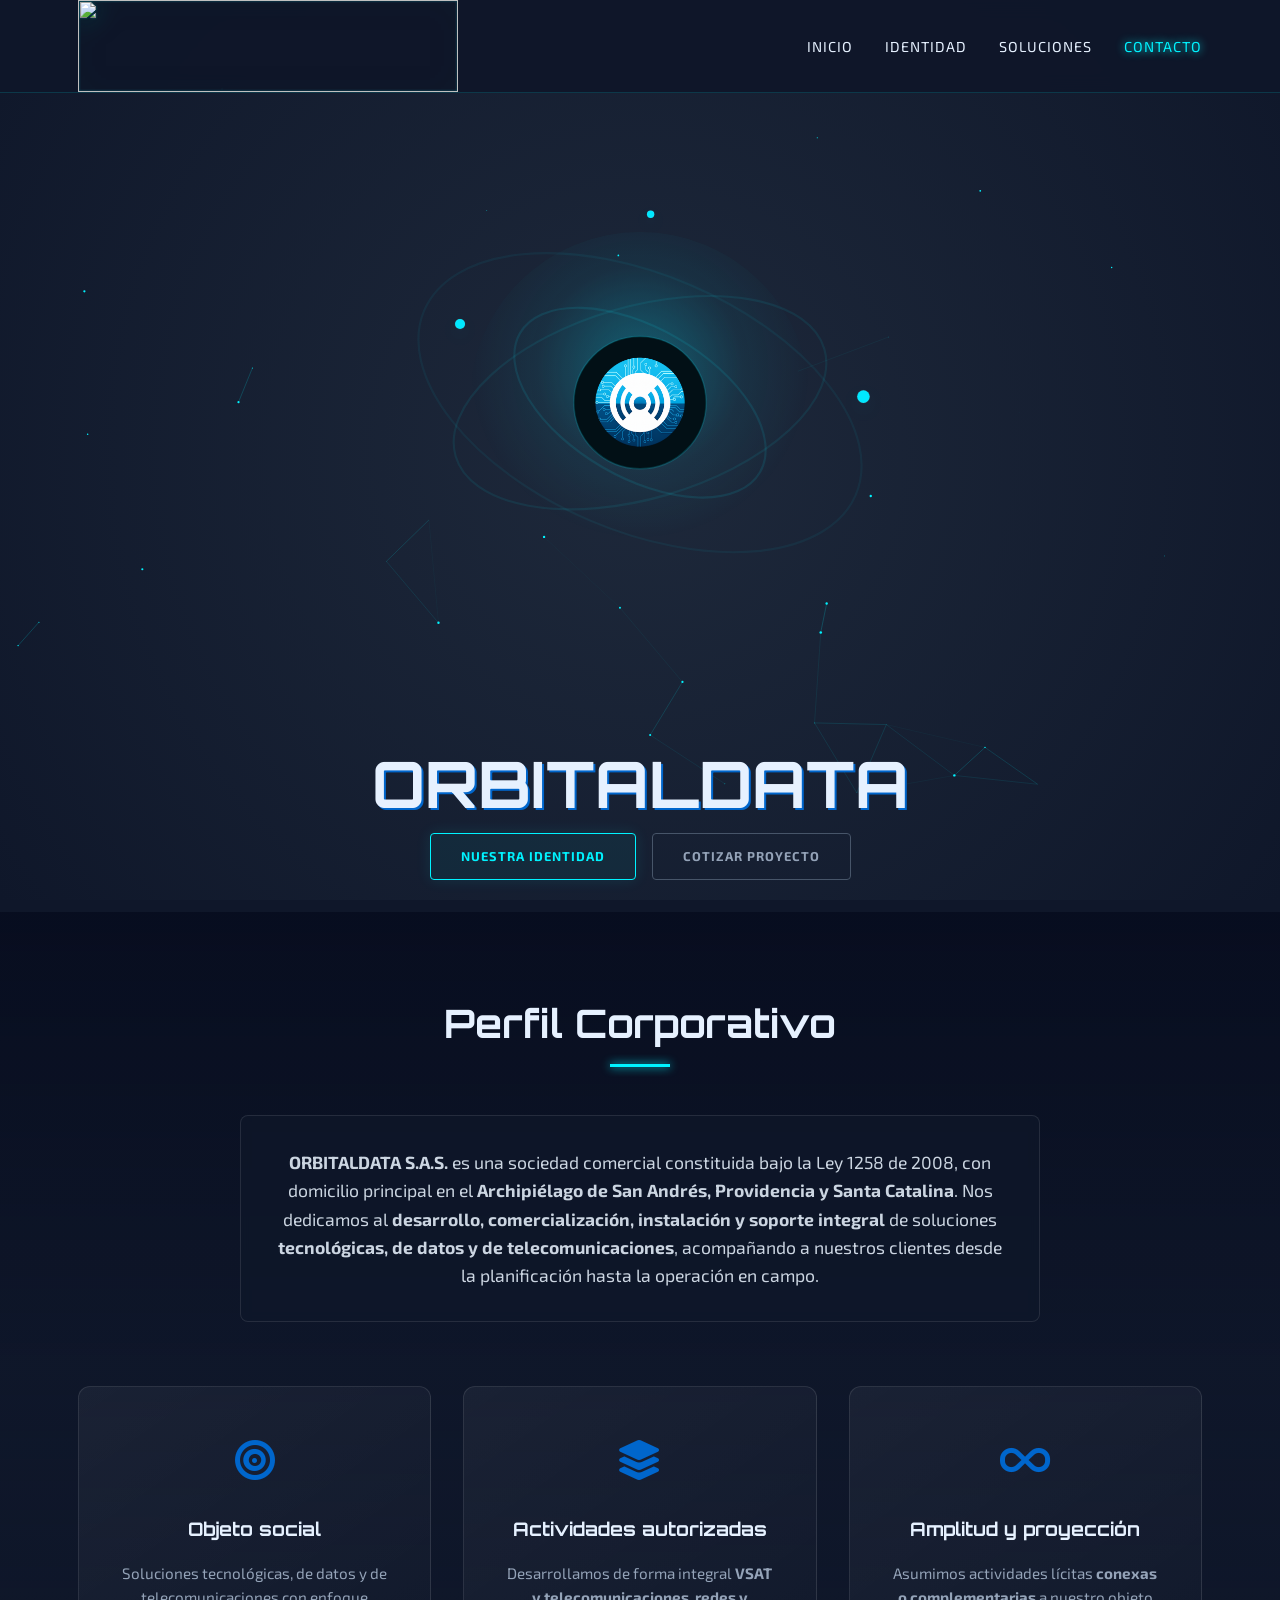
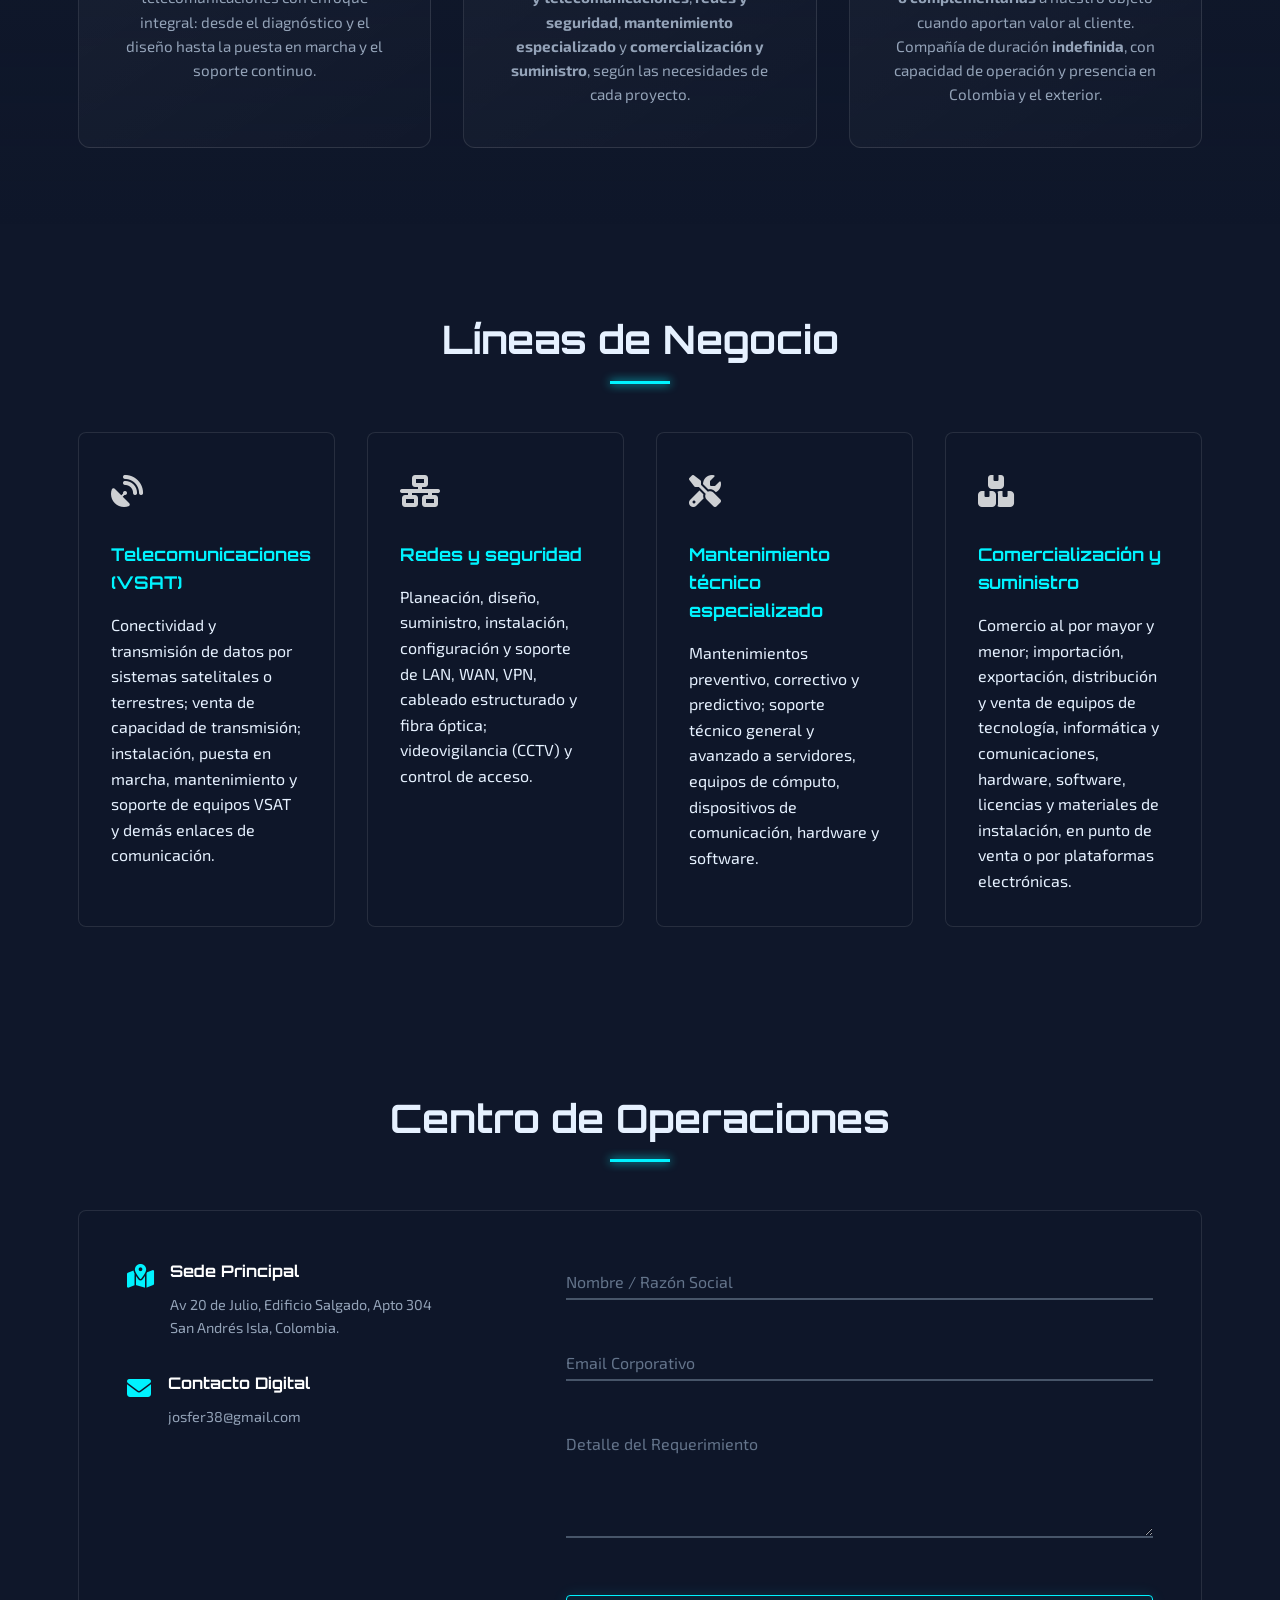
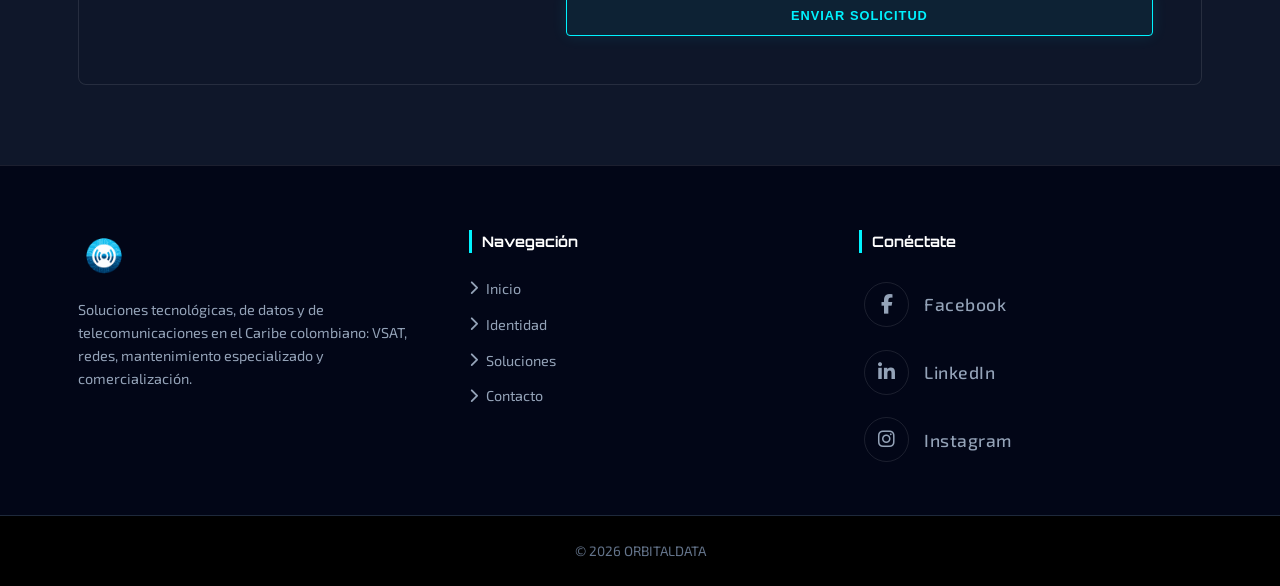
==== commit 02a38a57: "Add files via upload" ====
--- a/index.html
+++ b/index.html
@@ -7,7 +7,7 @@
     <meta name="color-scheme" content="dark">
     <title>ORBITALDATA S.A.S. | Soluciones Tecnológicas</title>
 
-    <link rel="icon" href="LOGO%202.png" type="image/png">
+    <link rel="icon" href="logo-2.png" type="image/png">
 
     <link href="https://fonts.googleapis.com/css2?family=Exo+2:wght@300;500;700&family=Orbitron:wght@500;700&display=swap" rel="stylesheet">
     <link rel="stylesheet" href="https://cdnjs.cloudflare.com/ajax/libs/font-awesome/6.4.0/css/all.min.css">
@@ -21,7 +21,7 @@
     <header id="main-header">
         <nav class="container navbar" aria-label="Principal">
             <a href="#inicio" class="logo" aria-label="ORBITALDATA — inicio">
-                <img src="LOGO%202.png" alt="" class="logo-img" decoding="async" fetchpriority="high">
+                <img src="logo-2.png" alt="" class="logo-img" decoding="async" fetchpriority="high">
             </a>
 
             <ul id="main-nav" class="nav-links">
@@ -88,9 +88,9 @@
             <div class="identity-intro glass-panel">
                 <p>
                     <strong>ORBITALDATA S.A.S.</strong> es una sociedad comercial constituida bajo la Ley 1258 de 2008, con domicilio principal en el
-                    <strong>Archipiélago de San Andrés, Providencia y Santa Catalina</strong>. Conforme a nuestro <strong>Artículo 5 — Objeto social</strong>,
-                    el objeto principal de la Sociedad es el <strong>desarrollo, comercialización, instalación y soporte integral</strong> de soluciones
-                    <strong>tecnológicas, de datos y de telecomunicaciones</strong>, desarrollando actividades alineadas con los estatutos sociales.
+                    <strong>Archipiélago de San Andrés, Providencia y Santa Catalina</strong>. Nos dedicamos al <strong>desarrollo, comercialización,
+                    instalación y soporte integral</strong> de soluciones <strong>tecnológicas, de datos y de telecomunicaciones</strong>, acompañando a
+                    nuestros clientes desde la planificación hasta la operación en campo.
                 </p>
             </div>
 
@@ -98,17 +98,17 @@
                 <div class="id-card">
                     <div class="id-icon"><i class="fas fa-bullseye"></i></div>
                     <h3>Objeto social</h3>
-                    <p>Ejecutamos el objeto principal previsto en estatutos: soluciones tecnológicas, de datos y de telecomunicaciones con enfoque integral, desde la consultoría y el diseño hasta la puesta en marcha y el soporte continuo.</p>
+                    <p>Soluciones tecnológicas, de datos y de telecomunicaciones con enfoque integral: desde el diagnóstico y el diseño hasta la puesta en marcha y el soporte continuo.</p>
                 </div>
                 <div class="id-card">
                     <div class="id-icon"><i class="fas fa-layer-group"></i></div>
                     <h3>Actividades autorizadas</h3>
-                    <p>Para el cumplimiento del objeto, la Sociedad puede realizar <strong>sin limitación</strong> las actividades descritas en el Artículo 5: software y datos, VSAT y telecomunicaciones, redes y seguridad, mantenimiento especializado, y comercialización y suministro.</p>
+                    <p>Desarrollamos de forma integral <strong>VSAT y telecomunicaciones</strong>, <strong>redes y seguridad</strong>, <strong>mantenimiento especializado</strong> y <strong>comercialización y suministro</strong>, según las necesidades de cada proyecto.</p>
                 </div>
                 <div class="id-card">
                     <div class="id-icon"><i class="fas fa-infinity"></i></div>
                     <h3>Amplitud y proyección</h3>
-                    <p>Podemos desarrollar actividades económicas lícitas <strong>conexas o complementarias</strong> al objeto, sin reforma estatutaria (parágrafo único del Art. 5). Duración <strong>indefinida</strong> y capacidad para sucursales en el país y el exterior, según estatutos.</p>
+                    <p>Asumimos actividades lícitas <strong>conexas o complementarias</strong> a nuestro objeto cuando aportan valor al cliente. Compañía de duración <strong>indefinida</strong>, con capacidad de operación y presencia en Colombia y el exterior.</p>
                 </div>
             </div>
         </div>
@@ -118,11 +118,6 @@
         <div class="container">
             <h2 class="section-title">Líneas de Negocio</h2>
             <div class="grid-cards">
-                <div class="tech-card">
-                    <div class="icon-layer"><i class="fas fa-code"></i></div>
-                    <h3>Consultoría, estrategia y software</h3>
-                    <p>Consultoría, asesoría y gerencia de proyectos en TI; análisis de datos, inteligencia artificial e inteligencia de negocios (BI); diseño, programación, implementación y soporte de software, sistemas de información y aplicaciones.</p>
-                </div>
                 <div class="tech-card">
                     <div class="icon-layer"><i class="fas fa-satellite-dish"></i></div>
                     <h3>Telecomunicaciones (VSAT)</h3>
@@ -197,7 +192,7 @@
                     <img src="LOGO%201.png" alt="ORBITALDATA" class="footer-logo-img">
                 </div>
                 <p class="footer-desc">
-                    Soluciones tecnológicas, de datos y de telecomunicaciones: software, VSAT, redes, mantenimiento especializado y comercialización — alineados con nuestro objeto social (Art. 5).
+                    Soluciones tecnológicas, de datos y de telecomunicaciones en el Caribe colombiano: VSAT, redes, mantenimiento especializado y comercialización.
                 </p>
             </div>
 
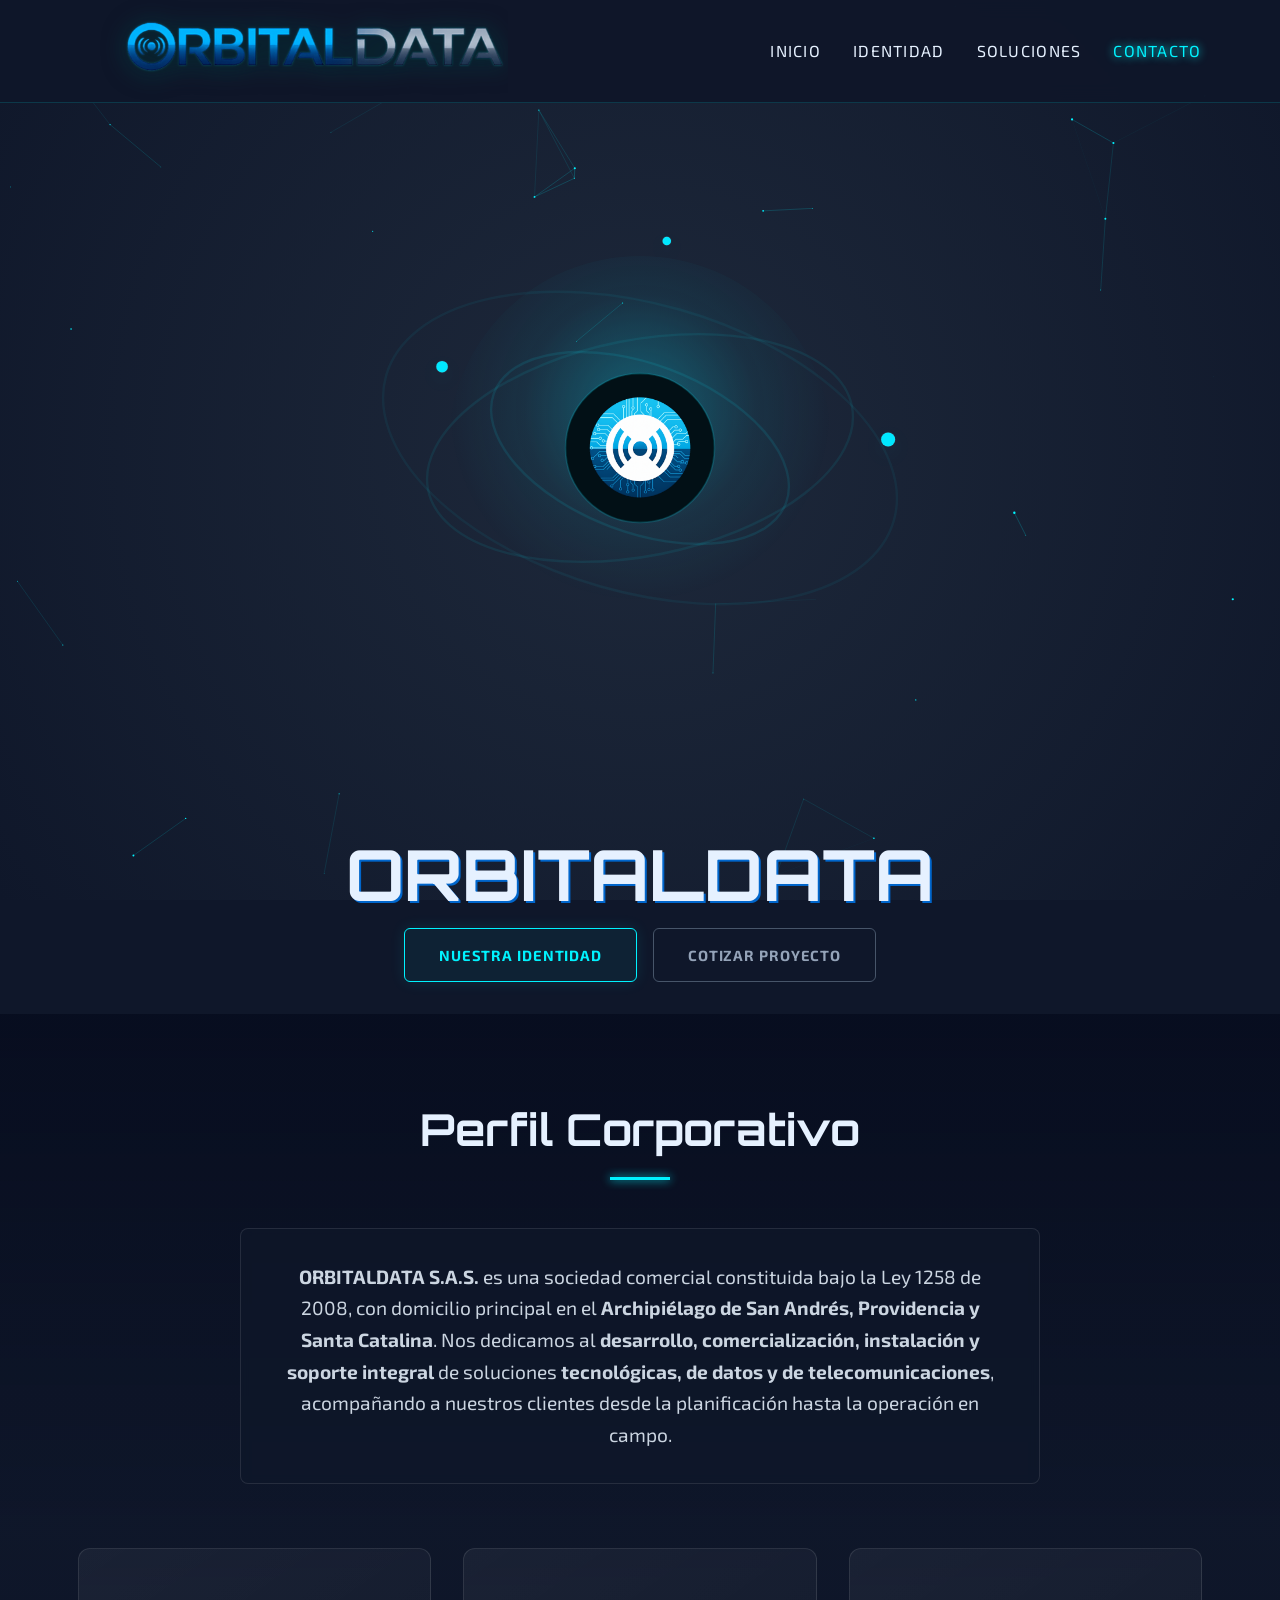
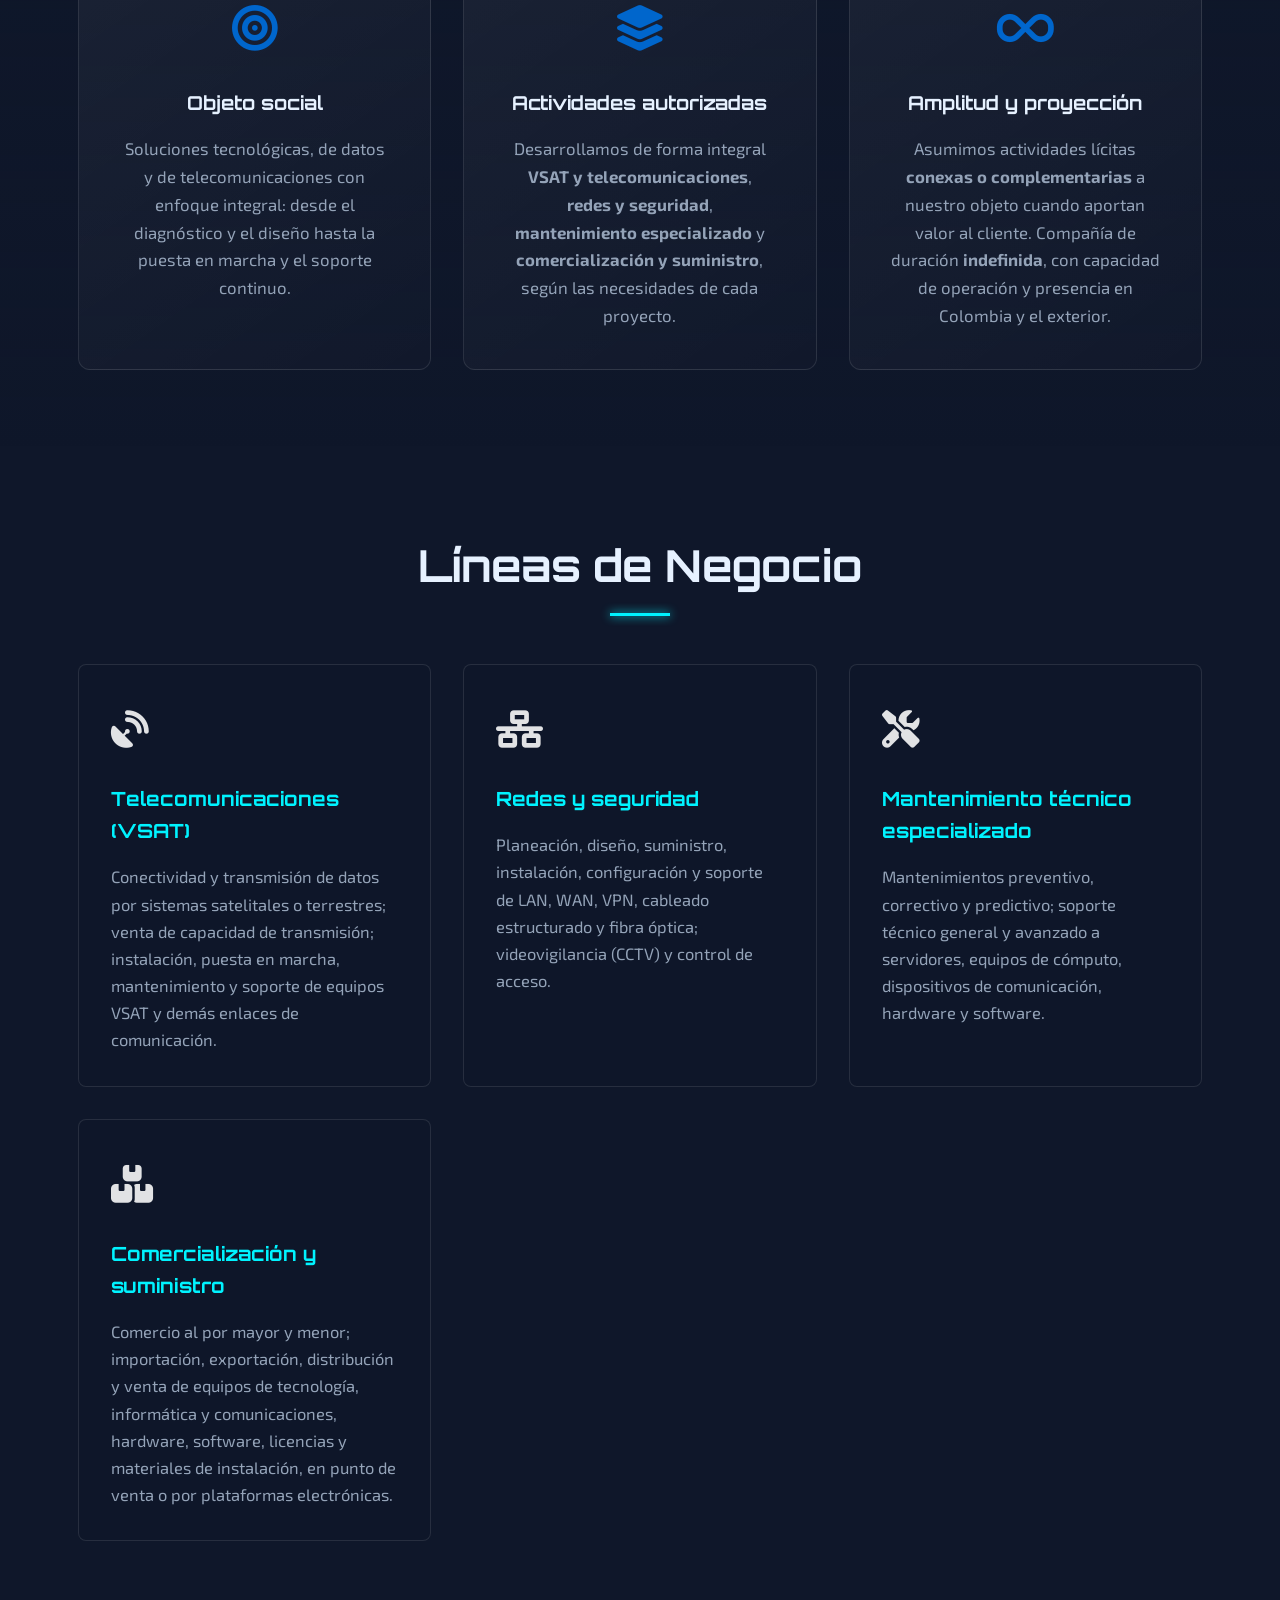
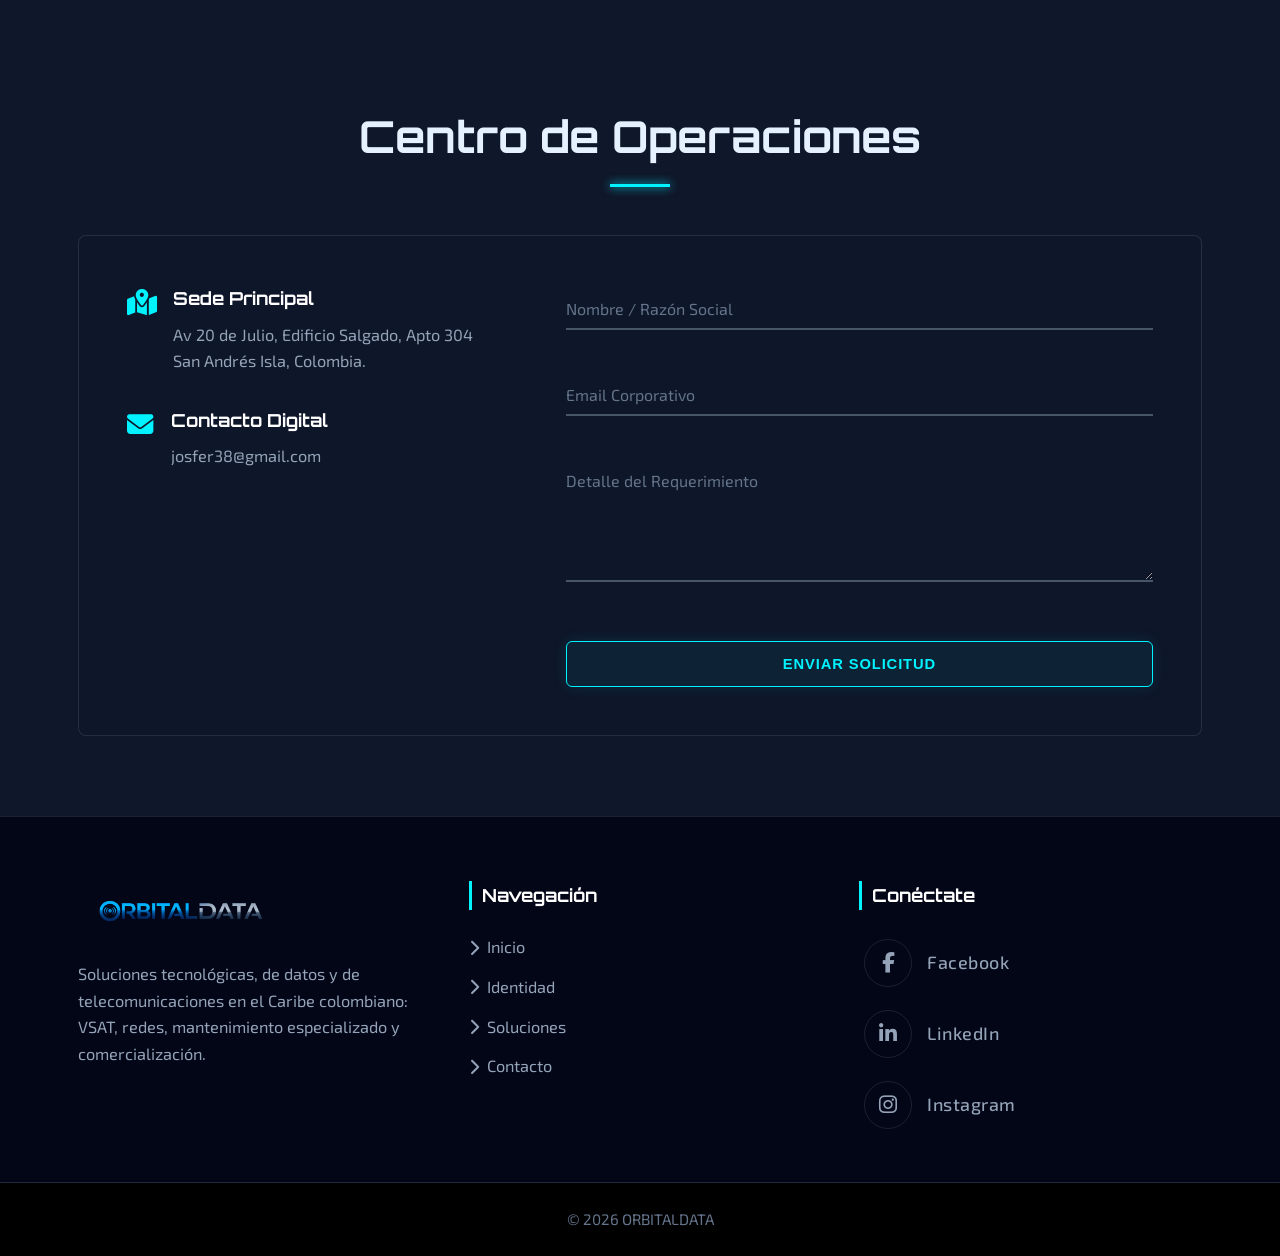
==== commit 4bf35bde: "Add files via upload" ====
--- a/index.html
+++ b/index.html
@@ -189,7 +189,7 @@
         <div class="container footer-grid">
             <div class="footer-col">
                 <div class="footer-logo">
-                    <img src="LOGO%201.png" alt="ORBITALDATA" class="footer-logo-img">
+                    <img src="logo-2.png" alt="ORBITALDATA" class="footer-logo-img">
                 </div>
                 <p class="footer-desc">
                     Soluciones tecnológicas, de datos y de telecomunicaciones en el Caribe colombiano: VSAT, redes, mantenimiento especializado y comercialización.
--- a/styles.css
+++ b/styles.css
@@ -10,7 +10,7 @@
     --font-tech: 'Orbitron', sans-serif;
     --container-max: 1200px;
     --gutter: clamp(16px, 4vw, 28px);
-    --header-h: 80px;
+    --header-h: 88px;
 }
 
 html {
@@ -31,8 +31,8 @@
     color: var(--text-white);
     font-family: var(--font-main);
     overflow-x: hidden;
-    line-height: 1.6;
-    font-size: 16px;
+    line-height: 1.65;
+    font-size: 17px;
 }
 
 body.nav-lock {
@@ -77,9 +77,9 @@
     display: flex;
     align-items: center;
     flex-shrink: 0;
-    height: clamp(64px, 13vw, 92px);
-    width: min(380px, 44vw);
-    max-height: 92px;
+    height: clamp(72px, 14vw, 102px);
+    width: min(430px, 48vw);
+    max-height: 102px;
     overflow: hidden;
     margin-right: 0.35rem;
 }
@@ -101,22 +101,27 @@
     align-items: center;
 }
 .nav-links a {
-    text-decoration: none; color: var(--text-white); font-size: 0.9rem; text-transform: uppercase; letter-spacing: 1px; transition: 0.3s;
+    text-decoration: none;
+    color: var(--text-white);
+    font-size: 1rem;
+    text-transform: uppercase;
+    letter-spacing: 0.08em;
+    transition: 0.3s;
 }
 .nav-links a:hover, .nav-links a.highlight { color: var(--primary-cyan); text-shadow: 0 0 8px var(--primary-cyan); }
 button.hamburger {
     display: none;
     margin: 0;
     font: inherit;
-    font-size: 1.35rem;
+    font-size: 1.45rem;
     line-height: 1;
     cursor: pointer;
     color: var(--primary-cyan);
     flex-shrink: 0;
     align-items: center;
     justify-content: center;
-    width: 44px;
-    height: 44px;
+    width: 48px;
+    height: 48px;
     border: 1px solid rgba(0, 243, 255, 0.28);
     border-radius: 10px;
     background: rgba(15, 23, 42, 0.6);
@@ -156,7 +161,7 @@
     margin-bottom: 0.12rem;
     display: flex;
     justify-content: center;
-    width: min(640px, 100%);
+    width: min(720px, 100%);
     margin-left: auto;
     margin-right: auto;
 }
@@ -196,7 +201,7 @@
 
 #orbitalLogo {
     width: 100%;
-    max-width: 640px;
+    max-width: 720px;
     height: auto;
     display: block;
 }
@@ -218,17 +223,28 @@
 }
 
 .glitch {
-    font-family: var(--font-tech); 
-    font-size: clamp(2rem, 5vw, 4rem); 
-    margin-bottom: 0.2rem; 
+    font-family: var(--font-tech);
+    font-size: clamp(2.35rem, 5.5vw, 4.5rem);
+    margin-bottom: 0.35rem;
     text-shadow: 2px 2px var(--secondary-blue);
-    line-height: 1.2;
+    line-height: 1.15;
 }
 
 .cta-group { display: flex; justify-content: center; gap: 1rem; flex-wrap: wrap; margin-top: 0.45rem; }
 
 .btn {
-    padding: 12px 30px; border-radius: 4px; text-decoration: none; font-weight: bold; text-transform: uppercase; font-size: 0.8rem; letter-spacing: 1px; transition: 0.3s; display: inline-block; cursor: pointer; border: none; white-space: nowrap;
+    padding: 14px 34px;
+    border-radius: 6px;
+    text-decoration: none;
+    font-weight: bold;
+    text-transform: uppercase;
+    font-size: 0.92rem;
+    letter-spacing: 0.06em;
+    transition: 0.3s;
+    display: inline-block;
+    cursor: pointer;
+    border: none;
+    white-space: nowrap;
 }
 .btn-primary {
     background: rgba(0, 243, 255, 0.05); border: 1px solid var(--primary-cyan); color: var(--primary-cyan); box-shadow: 0 0 15px rgba(0, 243, 255, 0.1);
@@ -258,7 +274,7 @@
     font-family: var(--font-tech);
     text-align: center;
     margin: 0 auto 3rem;
-    font-size: clamp(1.65rem, 3.8vw, 2.45rem);
+    font-size: clamp(1.85rem, 4.2vw, 2.75rem);
     color: var(--text-white);
     position: relative;
     display: block;
@@ -278,37 +294,93 @@
     padding: clamp(1.25rem, 4vw, 2rem);
     border-left: 3px solid var(--primary-cyan);
 }
-.identity-intro p { font-size: 1.1rem; color: #cbd5e1; }
+.identity-intro p {
+    font-size: 1.2rem;
+    color: #cbd5e1;
+    line-height: 1.65;
+}
 .glass-panel {
     background: var(--glass); backdrop-filter: blur(5px); border: 1px solid var(--border-light); border-radius: 8px;
 }
-.identity-grid { display: grid; grid-template-columns: repeat(auto-fit, minmax(280px, 1fr)); gap: 2rem; }
+.identity-grid {
+    display: grid;
+    grid-template-columns: repeat(auto-fit, minmax(290px, 1fr));
+    gap: 2rem;
+}
 .id-card {
     background: linear-gradient(145deg, rgba(255,255,255,0.05) 0%, rgba(255,255,255,0.01) 100%);
     border: 1px solid var(--border-light); padding: 2.5rem; border-radius: 12px; transition: 0.4s ease; text-align: center; height: 100%;
 }
 .id-card:hover { transform: translateY(-5px); border-color: var(--secondary-blue); box-shadow: 0 10px 30px rgba(0, 0, 0, 0.2); }
-.id-icon { font-size: 2.5rem; color: var(--secondary-blue); margin-bottom: 1.5rem; transition: 0.3s; }
+.id-icon {
+    font-size: 2.85rem;
+    color: var(--secondary-blue);
+    margin-bottom: 1.5rem;
+    transition: 0.3s;
+}
 .id-card:hover .id-icon { color: var(--primary-cyan); transform: scale(1.1); text-shadow: 0 0 15px var(--primary-cyan); }
-.id-card h3 { margin-bottom: 1rem; font-family: var(--font-tech); color: var(--text-white); }
-.id-card p { font-size: 0.95rem; color: #94a3b8; }
+.id-card h3 {
+    margin-bottom: 1rem;
+    font-family: var(--font-tech);
+    color: var(--text-white);
+    font-size: 1.2rem;
+}
+.id-card p {
+    font-size: 1.05rem;
+    color: #94a3b8;
+    line-height: 1.65;
+}
 
 /* Servicios */
-.grid-cards { display: grid; grid-template-columns: repeat(auto-fit, minmax(250px, 1fr)); gap: 2rem; }
+.grid-cards {
+    display: grid;
+    grid-template-columns: repeat(auto-fit, minmax(260px, 1fr));
+    gap: 2rem;
+}
 .tech-card {
     background: var(--glass); padding: 2rem; border: 1px solid var(--border-light); transition: 0.3s; position: relative; overflow: hidden; border-radius: 8px; height: 100%;
 }
 .tech-card:hover { border-color: var(--primary-cyan); box-shadow: 0 0 20px rgba(0,243,255,0.15); }
-.tech-card h3 { color: var(--primary-cyan); margin-bottom: 1rem; font-family: var(--font-tech); font-size: 1.1rem; }
-.icon-layer { font-size: 2rem; color: #fff; margin-bottom: 1.5rem; opacity: 0.8; }
+.tech-card h3 {
+    color: var(--primary-cyan);
+    margin-bottom: 1rem;
+    font-family: var(--font-tech);
+    font-size: 1.22rem;
+}
+.tech-card p {
+    font-size: 1.03rem;
+    line-height: 1.65;
+    color: #94a3b8;
+}
+.icon-layer {
+    font-size: 2.35rem;
+    color: #fff;
+    margin-bottom: 1.5rem;
+    opacity: 0.88;
+}
 
 /* Contacto */
 .contact-wrapper { display: flex; flex-wrap: wrap; gap: 3rem; padding: 3rem; margin-top: 1rem; }
 .contact-details { flex: 1; min-width: 280px; }
 .detail-item { display: flex; gap: 1rem; margin-bottom: 2rem; align-items: flex-start; }
-.detail-item i { font-size: 1.5rem; color: var(--primary-cyan); margin-top: 5px; min-width: 25px;} 
-.detail-item h4 { font-family: var(--font-tech); margin-bottom: 0.5rem; color: #fff; }
-.detail-item p { color: #94a3b8; font-size: 0.9rem; word-break: break-word; }
+.detail-item i {
+    font-size: 1.65rem;
+    color: var(--primary-cyan);
+    margin-top: 5px;
+    min-width: 28px;
+}
+.detail-item h4 {
+    font-family: var(--font-tech);
+    margin-bottom: 0.5rem;
+    color: #fff;
+    font-size: 1.12rem;
+}
+.detail-item p {
+    color: #94a3b8;
+    font-size: 1.02rem;
+    word-break: break-word;
+    line-height: 1.6;
+}
 
 .tech-form {
     flex: 1.5;
@@ -317,14 +389,34 @@
 }
 
 .input-group { position: relative; margin-bottom: 2.5rem; }
-.input-group input, .input-group textarea {
-    width: 100%; background: transparent; border: none; border-bottom: 2px solid #475569; padding: 10px 0; color: white; font-family: var(--font-main); font-size: 1rem; outline: none; transition: 0.3s;
-}
-.input-group label { position: absolute; top: 10px; left: 0; color: #64748b; pointer-events: none; transition: 0.3s; }
+.input-group input,
+.input-group textarea {
+    width: 100%;
+    background: transparent;
+    border: none;
+    border-bottom: 2px solid #475569;
+    padding: 12px 0;
+    color: white;
+    font-family: var(--font-main);
+    font-size: 1.06rem;
+    outline: none;
+    transition: 0.3s;
+}
+.input-group label {
+    position: absolute;
+    top: 12px;
+    left: 0;
+    color: #64748b;
+    pointer-events: none;
+    transition: 0.3s;
+    font-size: 1rem;
+}
 .input-group input:focus, .input-group textarea:focus { border-bottom-color: var(--primary-cyan); }
 .input-group input:focus ~ label, .input-group input:not(:placeholder-shown) ~ label,
 .input-group textarea:focus ~ label, .input-group textarea:not(:placeholder-shown) ~ label {
-    top: -20px; font-size: 0.8rem; color: var(--primary-cyan);
+    top: -22px;
+    font-size: 0.88rem;
+    color: var(--primary-cyan);
 }
 button.btn-primary { width: 100%; margin: 10px 0 0; }
 
@@ -341,8 +433,8 @@
 .form-feedback {
     margin-top: 1rem;
     min-height: 1.35em;
-    font-size: 0.9rem;
-    line-height: 1.45;
+    font-size: 0.98rem;
+    line-height: 1.5;
     color: var(--primary-cyan);
 }
 
@@ -351,7 +443,12 @@
 }
 
 /* --- FOOTER --- */
-.main-footer { background: #020617; border-top: 1px solid var(--border-light); padding-top: 4rem; font-size: 0.9rem; }
+.main-footer {
+    background: #020617;
+    border-top: 1px solid var(--border-light);
+    padding-top: 4rem;
+    font-size: 1rem;
+}
 .footer-grid { display: grid; grid-template-columns: repeat(auto-fit, minmax(220px, 1fr)); gap: 3rem; margin-bottom: 3rem; }
 
 .footer-logo {
@@ -362,28 +459,68 @@
 }
 
 .footer-logo-img {
-    height: clamp(40px, 8vw, 52px);
+    height: clamp(48px, 9vw, 64px);
     width: auto;
-    max-width: min(180px, 100%);
+    max-width: min(220px, 100%);
     object-fit: contain;
     object-position: left center;
     display: block;
     border-radius: 6px;
 }
-.footer-desc { color: #94a3b8; line-height: 1.6; }
-
-.footer-col h4 { color: #fff; margin-bottom: 1.5rem; font-family: var(--font-tech); border-left: 3px solid var(--primary-cyan); padding-left: 10px; }
+.footer-desc {
+    color: #94a3b8;
+    line-height: 1.65;
+    font-size: 1.02rem;
+}
+
+.footer-col h4 {
+    color: #fff;
+    margin-bottom: 1.5rem;
+    font-family: var(--font-tech);
+    border-left: 3px solid var(--primary-cyan);
+    padding-left: 10px;
+    font-size: 1.12rem;
+}
 .footer-links { list-style: none; }
 .footer-links li { margin-bottom: 0.8rem; }
-.footer-links a { color: #94a3b8; text-decoration: none; transition: 0.3s; display: flex; align-items: center; gap: 8px; }
+.footer-links a {
+    color: #94a3b8;
+    text-decoration: none;
+    transition: 0.3s;
+    display: flex;
+    align-items: center;
+    gap: 8px;
+    font-size: 1.02rem;
+}
 .footer-links a:hover { color: var(--primary-cyan); padding-left: 5px; }
 
 /* Redes Sociales */
 .social-links-vertical { display: flex; flex-direction: column; gap: 0.8rem; }
-.social-item { display: flex; align-items: center; text-decoration: none; color: #94a3b8; font-size: 1.1rem; transition: 0.3s; padding: 5px; border-radius: 8px; }
+.social-item {
+    display: flex;
+    align-items: center;
+    text-decoration: none;
+    color: #94a3b8;
+    font-size: 1.12rem;
+    transition: 0.3s;
+    padding: 5px;
+    border-radius: 8px;
+}
 .social-item:hover { background: rgba(255, 255, 255, 0.05); color: #fff; padding-left: 15px; }
 
-.icon-box { width: 45px; height: 45px; display: flex; align-items: center; justify-content: center; border-radius: 50%; border: 1px solid var(--border-light); margin-right: 15px; font-size: 1.2rem; transition: 0.3s; flex-shrink: 0; }
+.icon-box {
+    width: 48px;
+    height: 48px;
+    display: flex;
+    align-items: center;
+    justify-content: center;
+    border-radius: 50%;
+    border: 1px solid var(--border-light);
+    margin-right: 15px;
+    font-size: 1.28rem;
+    transition: 0.3s;
+    flex-shrink: 0;
+}
 .social-item.fb:hover .icon-box { border-color: #1877f2; color: #1877f2; box-shadow: 0 0 10px rgba(24, 119, 242, 0.4); }
 .social-item.in:hover .icon-box { border-color: #0077b5; color: #0077b5; box-shadow: 0 0 10px rgba(0, 119, 181, 0.4); }
 .social-item.ig:hover .icon-box { border-color: #e1306c; color: #e1306c; box-shadow: 0 0 10px rgba(225, 48, 108, 0.4); }
@@ -395,5 +532,5 @@
     padding: 1.5rem max(20px, env(safe-area-inset-right)) max(1.5rem, env(safe-area-inset-bottom)) max(20px, env(safe-area-inset-left));
     border-top: 1px solid #1e293b;
     color: #64748b;
-    font-size: 0.85rem;
-}
+    font-size: 0.95rem;
+}
--- a/breakpoints.css
+++ b/breakpoints.css
@@ -6,7 +6,7 @@
 /* ---------- Tablet estrecha / móvil ancho (nav compacta) ---------- */
 @media (max-width: 900px) {
     .nav-links a {
-        font-size: 0.82rem;
+        font-size: 0.92rem;
         letter-spacing: 0.06em;
     }
 }
@@ -14,12 +14,12 @@
 /* ---------- Móvil ---------- */
 @media (max-width: 768px) {
     :root {
-        --header-h: 72px;
+        --header-h: 78px;
     }
 
     .logo {
-        width: min(200px, 46vw);
-        height: clamp(48px, 11vw, 68px);
+        width: min(220px, 48vw);
+        height: clamp(54px, 12vw, 76px);
     }
 
     button.hamburger {
@@ -73,11 +73,11 @@
     }
 
     #orbitalLogo {
-        max-width: min(520px, 92vw);
+        max-width: min(580px, 94vw);
     }
 
     .glitch {
-        font-size: clamp(1.65rem, 8.5vw, 2.4rem);
+        font-size: clamp(1.85rem, 9vw, 2.65rem);
         padding: 0 0.25rem;
     }
 
@@ -85,7 +85,7 @@
         flex-direction: column;
         align-items: stretch;
         width: 100%;
-        max-width: 320px;
+        max-width: 340px;
         margin-left: auto;
         margin-right: auto;
         gap: 0.75rem;
@@ -95,7 +95,8 @@
         white-space: normal;
         text-align: center;
         width: 100%;
-        padding: 14px 20px;
+        padding: 16px 22px;
+        font-size: 0.95rem;
     }
 
     .identity-intro {
@@ -105,7 +106,7 @@
     }
 
     .identity-intro p {
-        font-size: 1rem;
+        font-size: 1.08rem;
     }
 
     .identity-grid {
@@ -168,15 +169,15 @@
 
     .social-item {
         width: 100%;
-        max-width: 280px;
+        max-width: 300px;
         justify-content: center;
-        font-size: 0.95rem;
+        font-size: 1.05rem;
     }
 
     .icon-box {
-        width: 36px;
-        height: 36px;
-        font-size: 1rem;
+        width: 42px;
+        height: 42px;
+        font-size: 1.1rem;
         margin-right: 12px;
     }
 }
@@ -232,18 +233,22 @@
 /* ---------- Pantallas muy pequeñas ---------- */
 @media (max-width: 380px) {
     .logo {
-        width: min(160px, 42vw);
-        height: clamp(44px, 10vw, 56px);
+        width: min(175px, 44vw);
+        height: clamp(48px, 11vw, 62px);
     }
 }
 
 /* ---------- Escritorio amplio ---------- */
 @media (min-width: 1280px) {
     :root {
-        --header-h: 84px;
+        --header-h: 92px;
     }
 
     .container {
         padding: 0 clamp(28px, 3vw, 40px);
     }
-}
+
+    body {
+        font-size: 18px;
+    }
+}
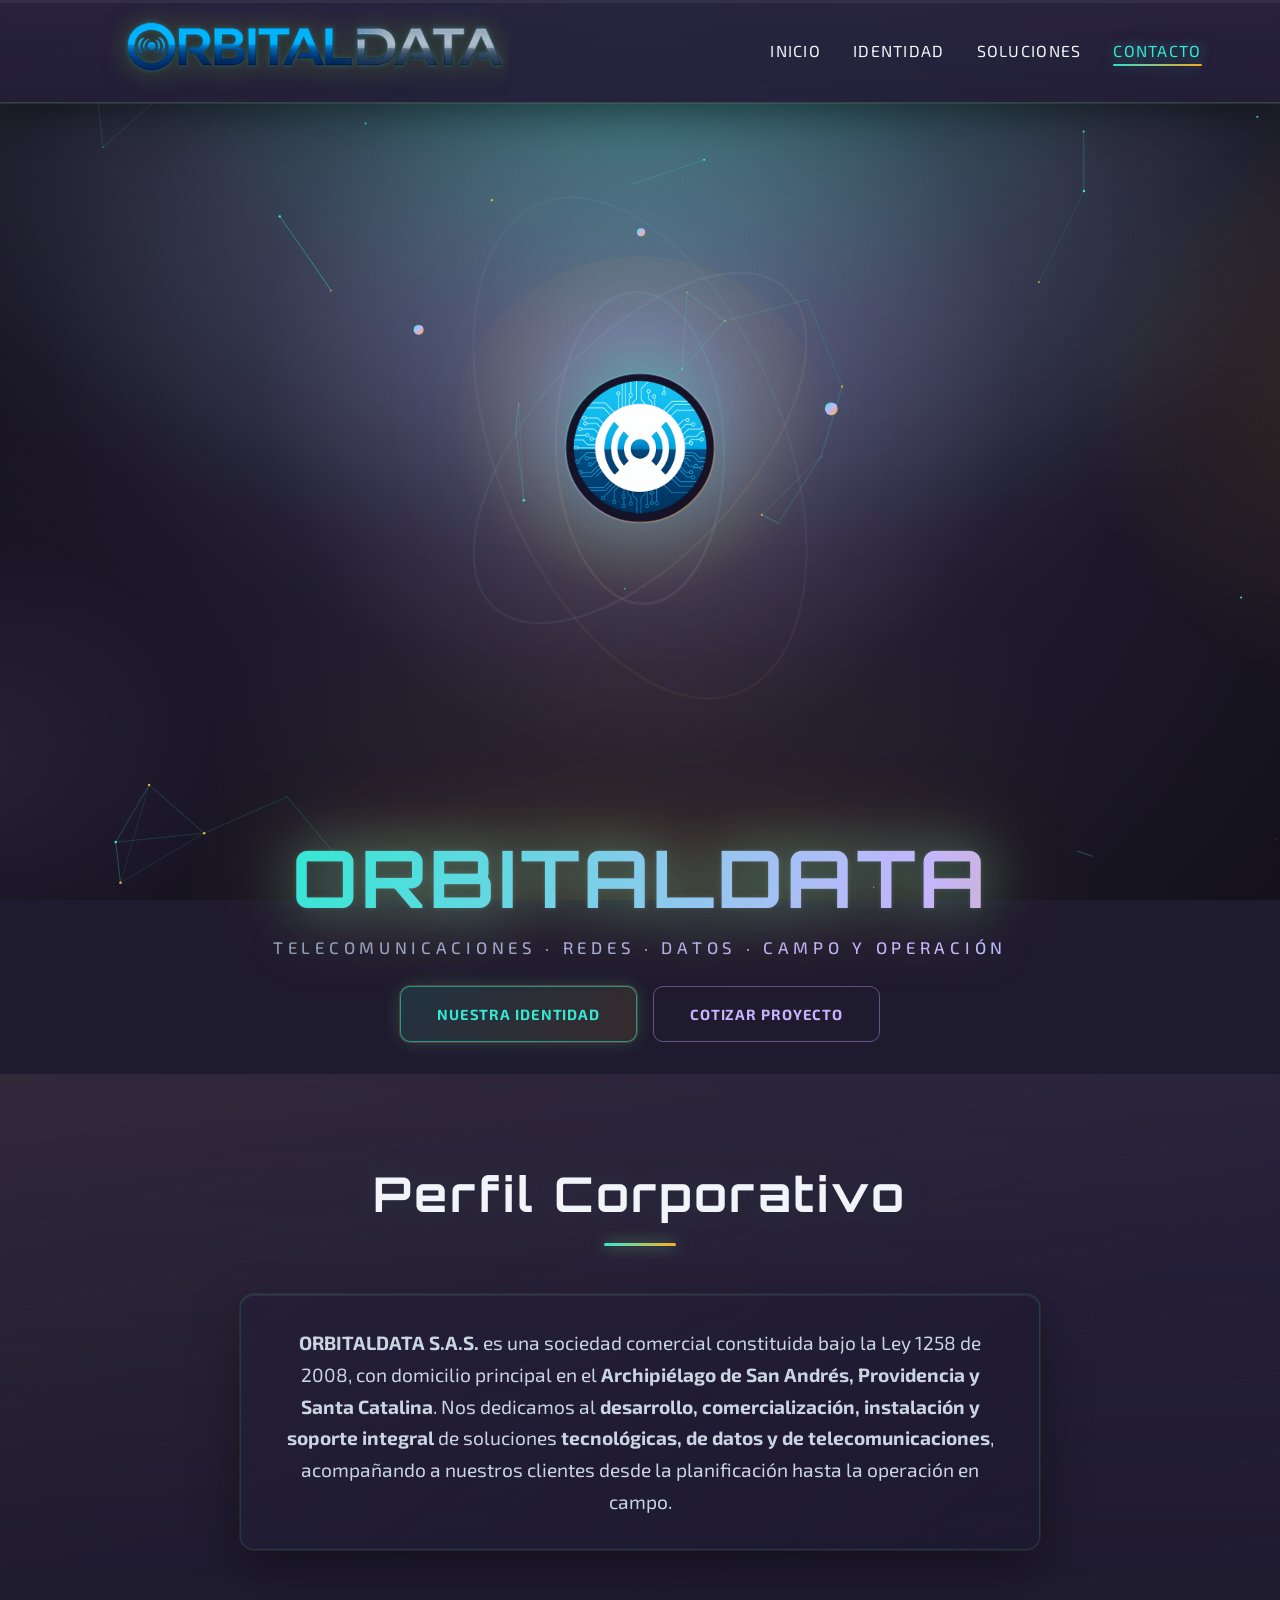
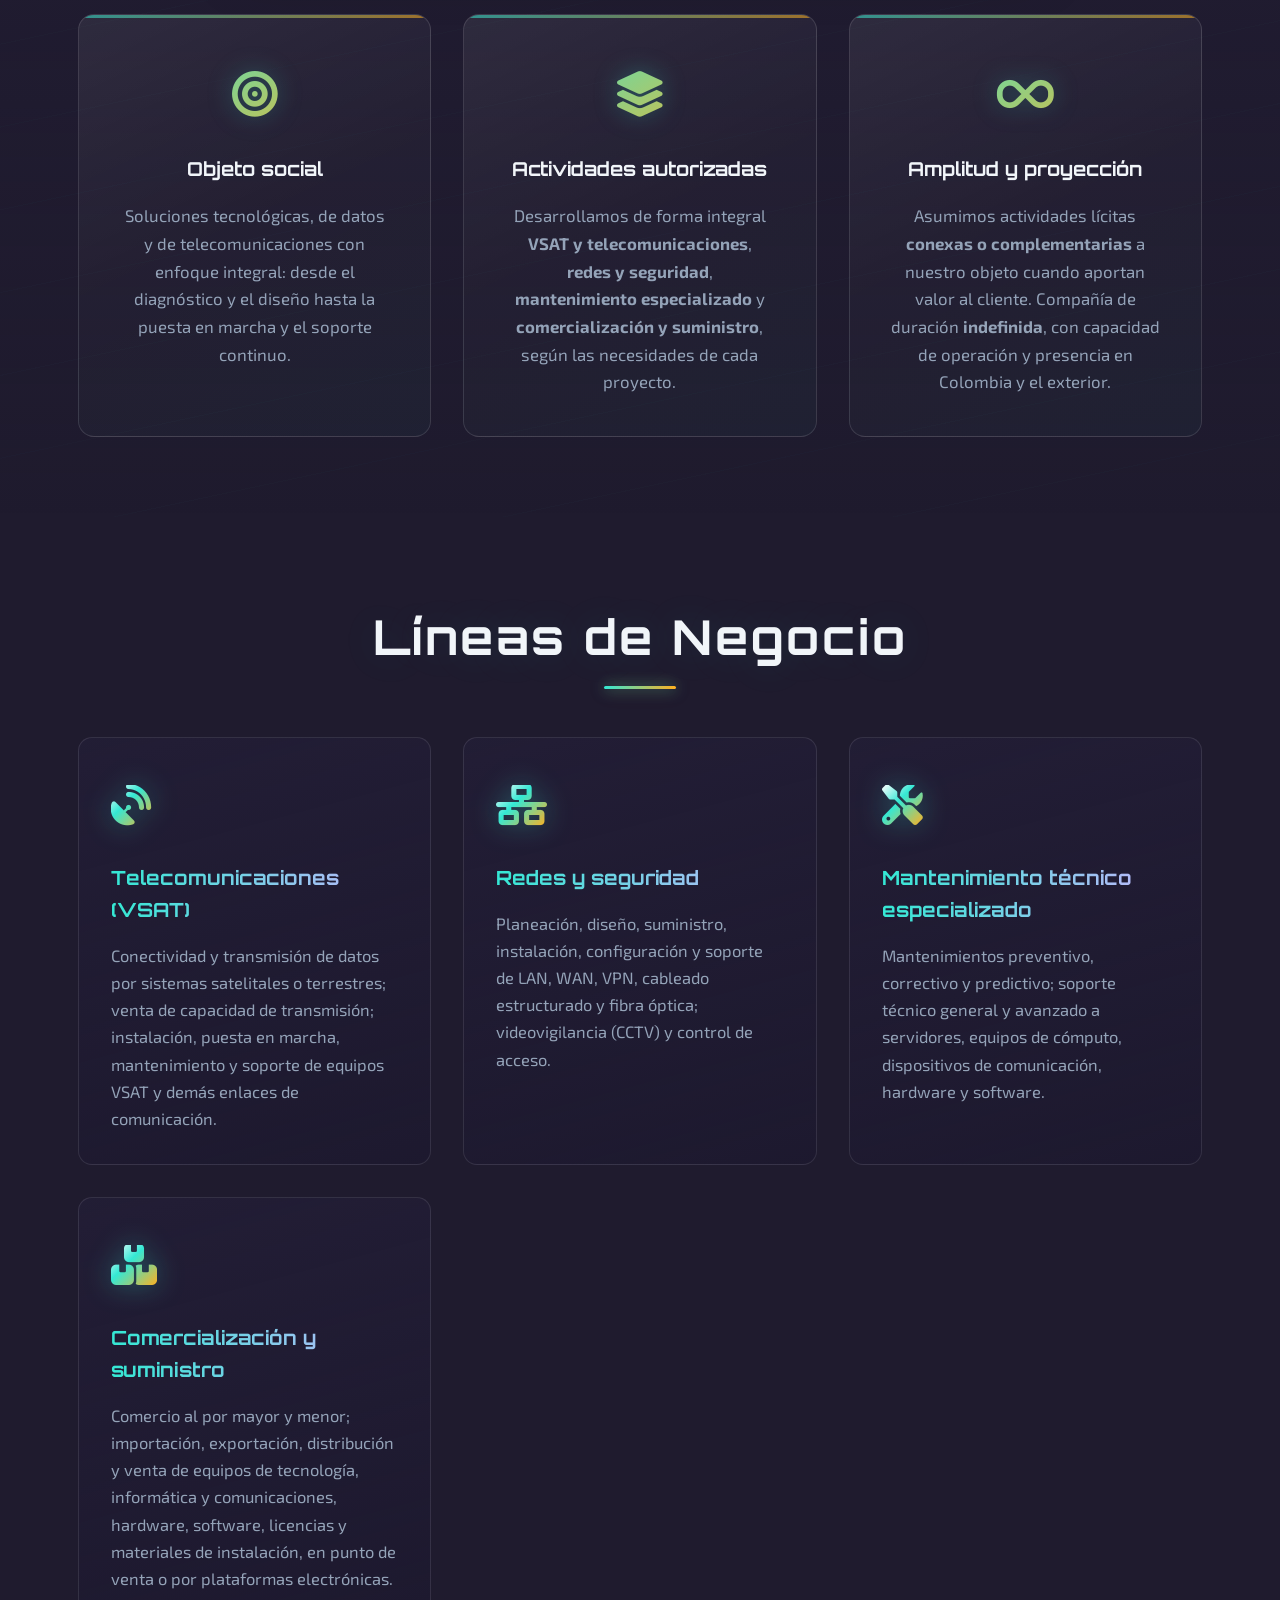
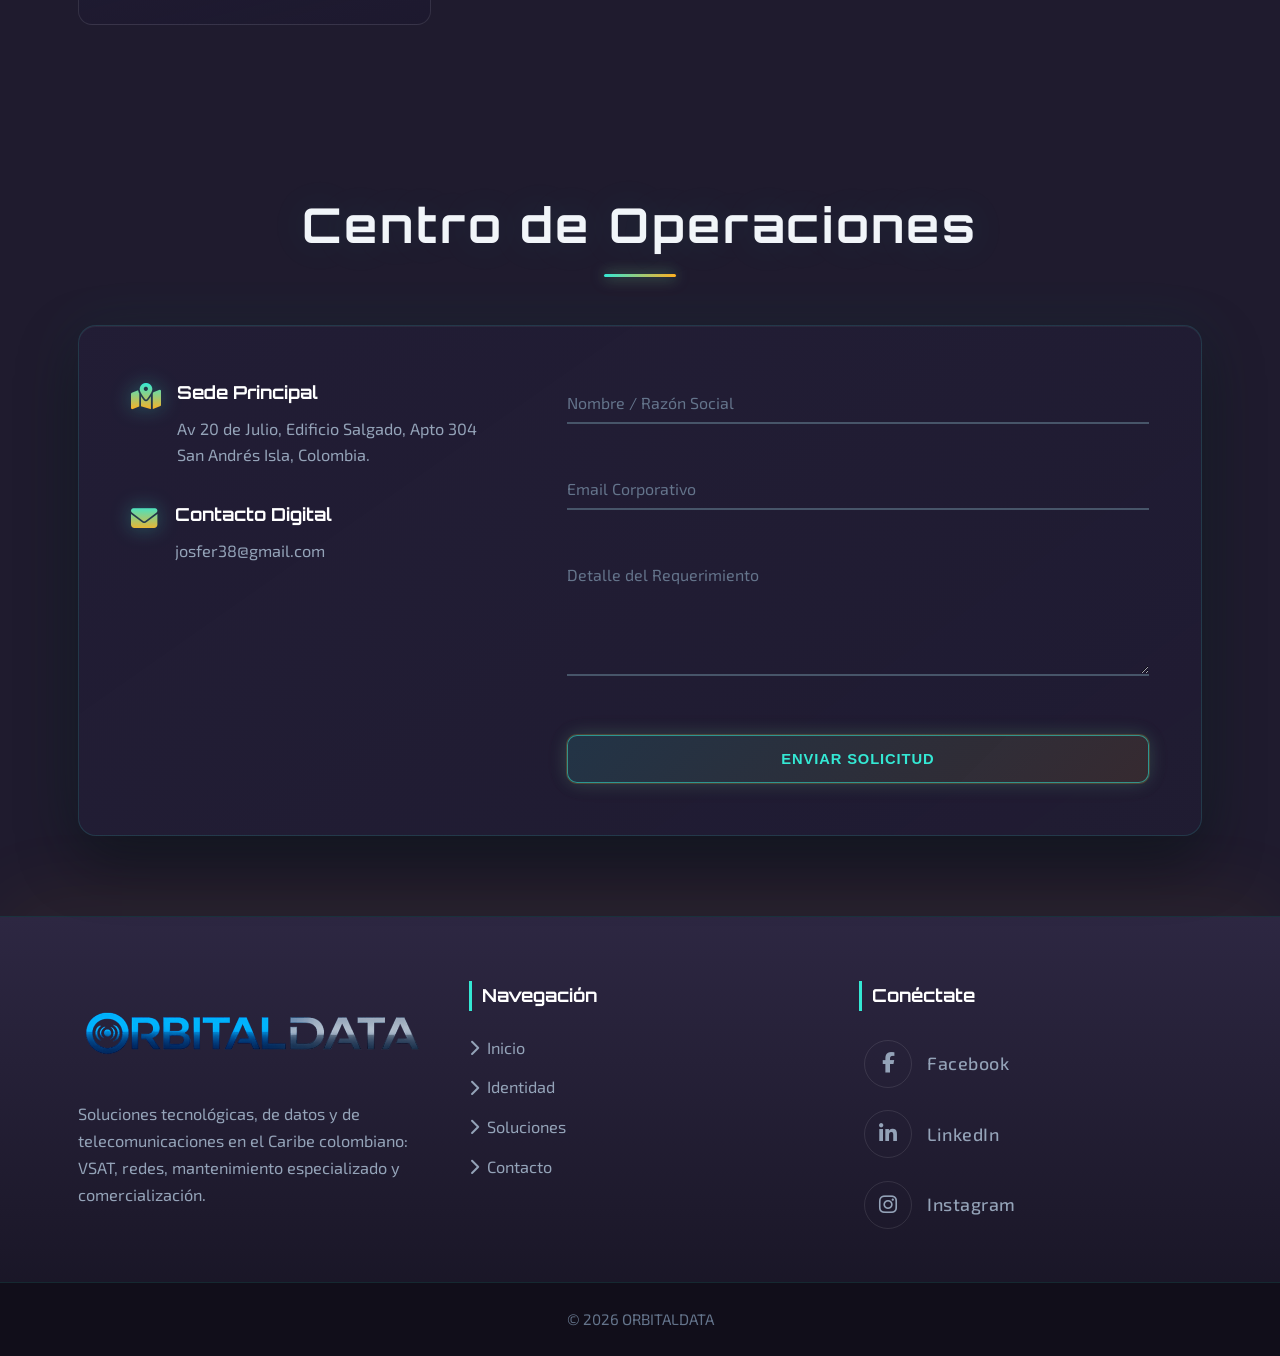
==== commit 418ef4ae: "Add files via upload" ====
--- a/index.html
+++ b/index.html
@@ -3,7 +3,7 @@
 <head>
     <meta charset="UTF-8">
     <meta name="viewport" content="width=device-width, initial-scale=1.0, viewport-fit=cover">
-    <meta name="theme-color" content="#0f172a">
+    <meta name="theme-color" content="#1f1b2e">
     <meta name="color-scheme" content="dark">
     <title>ORBITALDATA S.A.S. | Soluciones Tecnológicas</title>
 
@@ -17,6 +17,10 @@
 <body>
 
     <canvas id="networkCanvas"></canvas>
+
+    <div class="scroll-progress" role="progressbar" aria-valuemin="0" aria-valuemax="100" aria-valuenow="0" aria-label="Progreso de lectura de la página">
+        <span class="scroll-progress-bar"></span>
+    </div>
 
     <header id="main-header">
         <nav class="container navbar" aria-label="Principal">
@@ -43,28 +47,33 @@
                 <svg id="orbitalLogo" viewBox="0 0 600 600" role="img" aria-label="Logo Orbital con anillos interactivos">
                     <defs>
                         <radialGradient id="g-glow" cx="50%" cy="40%">
-                            <stop offset="0%" stop-color="#00E8FF" stop-opacity="0.30"/>
-                            <stop offset="60%" stop-color="#00E8FF" stop-opacity="0.06"/>
-                            <stop offset="100%" stop-color="#00E8FF" stop-opacity="0.00"/>
+                            <stop offset="0%" stop-color="#34e8d4" stop-opacity="0.30"/>
+                            <stop offset="45%" stop-color="#c4b5fd" stop-opacity="0.14"/>
+                            <stop offset="100%" stop-color="#ffb020" stop-opacity="0.00"/>
                         </radialGradient>
+                        <linearGradient id="orbit-stroke" x1="0%" y1="0%" x2="100%" y2="100%">
+                            <stop offset="0%" stop-color="#34e8d4"/>
+                            <stop offset="50%" stop-color="#c4b5fd"/>
+                            <stop offset="100%" stop-color="#ffb020"/>
+                        </linearGradient>
                     </defs>
 
                     <circle cx="300" cy="280" r="160" fill="url(#g-glow)" />
 
-                    <g class="rings" stroke-linecap="round" stroke-width="2" fill="none" stroke="#00E8FF">
+                    <g class="rings" stroke-linecap="round" stroke-width="2" fill="none" stroke="url(#orbit-stroke)">
                         <ellipse class="ring ring-1" cx="300" cy="280" rx="220" ry="120" stroke-opacity="0.06"/>
                         <ellipse class="ring ring-2" cx="300" cy="280" rx="180" ry="90" stroke-opacity="0.08"/>
                         <ellipse class="ring ring-3" cx="300" cy="280" rx="130" ry="70" stroke-opacity="0.10"/>
                     </g>
 
-                    <g id="nodes" fill="#00E8FF" stroke="#ffffff" stroke-opacity="0.06">
+                    <g id="nodes" fill="url(#orbit-stroke)" stroke="#ffffff" stroke-opacity="0.08">
                         <circle class="node n1" r="6" cx="520" cy="280" />
                         <circle class="node n2" r="5" cx="140" cy="220" />
                         <circle class="node n3" r="4" cx="360" cy="120" />
                     </g>
 
                     <g class="core">
-                        <circle cx="300" cy="280" r="62" fill="#021016" stroke="#00E8FF" stroke-opacity="0.16" stroke-width="1.5"/>
+                        <circle cx="300" cy="280" r="62" fill="#161328" stroke="url(#orbit-stroke)" stroke-opacity="0.38" stroke-width="1.5"/>
                         <foreignObject x="238" y="218" width="124" height="124">
                             <div xmlns="http://www.w3.org/1999/xhtml" class="core-wrap">
                                 <img src="LOGO%201.png" alt="Logo central OrbitalData" width="124" height="124" decoding="async" />
@@ -74,6 +83,7 @@
                 </svg>
             </div>
             <h1 class="glitch" data-text="ORBITALDATA">ORBITALDATA</h1>
+            <p class="hero-kicker">Telecomunicaciones · Redes · Datos · campo y operación</p>
             <div class="cta-group">
                 <a href="#nosotros" class="btn btn-primary">Nuestra Identidad</a>
                 <a href="#contacto" class="btn btn-outline">Cotizar Proyecto</a>
@@ -82,7 +92,7 @@
     </section>
 
     <section id="nosotros" class="section-padding alt-bg">
-        <div class="container">
+        <div class="container reveal">
             <h2 class="section-title">Perfil Corporativo</h2>
             
             <div class="identity-intro glass-panel">
@@ -115,7 +125,7 @@
     </section>
 
     <section id="servicios" class="section-padding">
-        <div class="container">
+        <div class="container reveal">
             <h2 class="section-title">Líneas de Negocio</h2>
             <div class="grid-cards">
                 <div class="tech-card">
@@ -143,9 +153,9 @@
     </section>
 
     <section id="contacto" class="section-padding">
-        <div class="container">
+        <div class="container reveal">
             <h2 class="section-title">Centro de Operaciones</h2>
-            <div class="contact-wrapper glass-panel">
+            <div class="contact-wrapper">
                 <div class="contact-details">
                     <div class="detail-item">
                         <i class="fas fa-map-marked-alt"></i>
@@ -189,7 +199,7 @@
         <div class="container footer-grid">
             <div class="footer-col">
                 <div class="footer-logo">
-                    <img src="logo-2.png" alt="ORBITALDATA" class="footer-logo-img">
+                    <img src="logo-3.png" alt="ORBITALDATA" class="footer-logo-img">
                 </div>
                 <p class="footer-desc">
                     Soluciones tecnológicas, de datos y de telecomunicaciones en el Caribe colombiano: VSAT, redes, mantenimiento especializado y comercialización.
@@ -230,6 +240,10 @@
         </div>
     </footer>
 
+    <button type="button" class="back-to-top" aria-label="Volver al inicio de la página">
+        <i class="fas fa-chevron-up" aria-hidden="true"></i>
+    </button>
+
     <script src="network-effect.js"></script>
     <script src="logo-interaction.js"></script>
     <script src="interface.js"></script>
--- a/styles.css
+++ b/styles.css
@@ -1,10 +1,14 @@
 :root {
-    --bg-deep: #0f172a;
-    --primary-cyan: #00f3ff;
-    --secondary-blue: #0066cc;
-    --text-white: #e6f1ff;
-    --glass: rgba(15, 23, 42, 0.7);
-    --glass-strong: rgba(15, 23, 42, 0.95);
+    /* Aurora sobre carbón violeta: turquesa + ámbar + lavanda */
+    --bg-deep: #1f1b2e;
+    --bg-deep-shadow: #13101c;
+    --glass: rgba(35, 30, 55, 0.7);
+    --glass-strong: rgba(26, 22, 42, 0.93);
+    --primary-cyan: #34e8d4;
+    --accent-magenta: #ffb020;
+    --accent-violet: #c4b5fd;
+    --secondary-blue: #818cf8;
+    --text-white: #f1f5f9;
     --border-light: rgba(255, 255, 255, 0.1);
     --font-main: 'Exo 2', sans-serif;
     --font-tech: 'Orbitron', sans-serif;
@@ -25,6 +29,19 @@
 }
 
 * { margin: 0; padding: 0; box-sizing: border-box; }
+
+::selection {
+    background: rgba(52, 232, 212, 0.35);
+    color: #fff;
+}
+
+a:focus-visible,
+button:focus-visible,
+input:focus-visible,
+textarea:focus-visible {
+    outline: 2px solid var(--primary-cyan);
+    outline-offset: 3px;
+}
 
 body {
     background-color: var(--bg-deep);
@@ -35,23 +52,174 @@
     font-size: 17px;
 }
 
+body::before {
+    content: '';
+    position: fixed;
+    inset: 0;
+    z-index: 0;
+    pointer-events: none;
+    background:
+        radial-gradient(ellipse 120% 90% at 50% -30%, rgba(52, 232, 212, 0.22) 0%, transparent 55%),
+        radial-gradient(ellipse 55% 70% at 110% 45%, rgba(255, 176, 32, 0.13) 0%, transparent 48%),
+        radial-gradient(ellipse 45% 55% at -5% 85%, rgba(183, 148, 246, 0.12) 0%, transparent 50%);
+    animation:
+        ambient-pulse 22s ease-in-out infinite alternate,
+        bg-hue-cycle 48s linear infinite;
+}
+
+@keyframes ambient-pulse {
+    0% {
+        opacity: 0.88;
+        transform: scale(1);
+    }
+    100% {
+        opacity: 1;
+        transform: scale(1.02);
+    }
+}
+
+@keyframes bg-hue-cycle {
+    0% {
+        filter: hue-rotate(0deg) saturate(1.08);
+    }
+    100% {
+        filter: hue-rotate(360deg) saturate(1.08);
+    }
+}
+
+@media (prefers-reduced-motion: reduce) {
+    body::before {
+        animation: none;
+        opacity: 0.95;
+        transform: none;
+        filter: none;
+    }
+
+    body::after {
+        opacity: 0;
+    }
+
+    #networkCanvas {
+        animation: none;
+        filter: none;
+    }
+}
+
+/* Textura fina (grano) para más profundidad sin afectar contraste */
+body::after {
+    content: '';
+    position: fixed;
+    inset: 0;
+    z-index: 0;
+    pointer-events: none;
+    opacity: 0.045;
+    background-image: url("data:image/svg+xml,%3Csvg viewBox='0 0 256 256' xmlns='http://www.w3.org/2000/svg'%3E%3Cfilter id='n'%3E%3CfeTurbulence type='fractalNoise' baseFrequency='0.85' numOctaves='4' stitchTiles='stitch'/%3E%3C/filter%3E%3Crect width='100%25' height='100%25' filter='url(%23n)'/%3E%3C/svg%3E");
+    mix-blend-mode: overlay;
+}
+
+main#contenido-principal {
+    position: relative;
+    z-index: 1;
+}
+
 body.nav-lock {
     overflow: hidden;
     touch-action: none;
 }
 
+/* Progreso de lectura */
+.scroll-progress {
+    position: fixed;
+    top: 0;
+    left: 0;
+    width: 100%;
+    height: 3px;
+    z-index: 1001;
+    pointer-events: none;
+    background: rgba(255, 255, 255, 0.06);
+}
+
+.scroll-progress-bar {
+    display: block;
+    height: 100%;
+    width: 0%;
+    border-radius: 0 2px 2px 0;
+    background: linear-gradient(90deg, var(--primary-cyan), var(--accent-violet), var(--accent-magenta));
+    box-shadow: 0 0 14px rgba(52, 232, 212, 0.45);
+    transition: width 0.12s ease-out;
+}
+
+.back-to-top {
+    position: fixed;
+    right: max(16px, env(safe-area-inset-right));
+    bottom: max(20px, env(safe-area-inset-bottom));
+    z-index: 999;
+    width: 48px;
+    height: 48px;
+    padding: 0;
+    border: 1px solid rgba(52, 232, 212, 0.35);
+    border-radius: 12px;
+    background: linear-gradient(145deg, rgba(35, 30, 55, 0.92), rgba(28, 24, 48, 0.88));
+    color: var(--primary-cyan);
+    font-size: 1.15rem;
+    cursor: pointer;
+    display: flex;
+    align-items: center;
+    justify-content: center;
+    box-shadow: 0 8px 28px rgba(0, 0, 0, 0.45), 0 0 24px rgba(52, 232, 212, 0.12);
+    opacity: 0;
+    visibility: hidden;
+    transform: translateY(12px);
+    transition: opacity 0.35s ease, transform 0.35s ease, visibility 0.35s, border-color 0.2s, color 0.2s;
+    -webkit-appearance: none;
+    appearance: none;
+}
+
+.back-to-top.is-visible {
+    opacity: 1;
+    visibility: visible;
+    transform: translateY(0);
+}
+
+.back-to-top:hover {
+    border-color: rgba(255, 176, 32, 0.55);
+    color: var(--accent-magenta);
+    box-shadow: 0 10px 32px rgba(0, 0, 0, 0.5), 0 0 28px rgba(255, 176, 32, 0.2);
+}
+
+@media (prefers-reduced-motion: reduce) {
+    .scroll-progress-bar {
+        transition: none;
+    }
+
+    .back-to-top {
+        transition: opacity 0.2s ease, visibility 0.2s;
+    }
+}
+
 #networkCanvas {
     position: fixed; top: 0; left: 0; width: 100%; height: 100%;
-    z-index: -1; 
-    background: radial-gradient(circle at center, #1e293b 0%, #0f172a 100%);
+    z-index: -1;
+    background:
+        radial-gradient(ellipse 130% 85% at 50% 18%, rgba(167, 243, 208, 0.12) 0%, transparent 52%),
+        radial-gradient(ellipse 100% 80% at 50% 25%, rgba(52, 232, 212, 0.11) 0%, transparent 50%),
+        radial-gradient(ellipse 90% 70% at 50% 38%, rgba(183, 148, 246, 0.13) 0%, transparent 52%),
+        radial-gradient(circle at 50% 100%, rgba(255, 176, 32, 0.07) 0%, transparent 42%),
+        radial-gradient(circle at 50% 42%, #4f4668 0%, var(--bg-deep) 46%, var(--bg-deep-shadow) 100%);
+    animation: bg-hue-cycle 48s linear infinite;
 }
 
 /* --- HEADER --- */
 header {
     position: fixed; width: 100%; top: 0; z-index: 1000;
-    background: var(--glass-strong);
-    backdrop-filter: blur(10px);
-    border-bottom: 1px solid rgba(0, 243, 255, 0.15);
+    background: linear-gradient(180deg, rgba(40, 34, 62, 0.96) 0%, rgba(35, 30, 55, 0.93) 100%);
+    backdrop-filter: blur(14px);
+    -webkit-backdrop-filter: blur(14px);
+    border-bottom: 1px solid rgba(52, 232, 212, 0.18);
+    box-shadow:
+        0 1px 0 rgba(255, 176, 32, 0.12),
+        0 12px 40px rgba(0, 0, 0, 0.45),
+        0 0 80px rgba(52, 232, 212, 0.06);
 }
 
 .navbar {
@@ -89,7 +257,7 @@
     display: block;
     object-fit: cover;
     object-position: right center;
-    filter: drop-shadow(0 2px 12px rgba(0, 0, 0, 0.7)) drop-shadow(0 0 1px rgba(0, 243, 255, 0.4));
+    filter: drop-shadow(0 2px 12px rgba(0, 0, 0, 0.7)) drop-shadow(0 0 2px rgba(52, 232, 212, 0.45)) drop-shadow(0 0 10px rgba(255, 176, 32, 0.2));
 }
 
 .nav-links {
@@ -101,14 +269,38 @@
     align-items: center;
 }
 .nav-links a {
+    position: relative;
     text-decoration: none;
     color: var(--text-white);
     font-size: 1rem;
     text-transform: uppercase;
     letter-spacing: 0.08em;
-    transition: 0.3s;
-}
-.nav-links a:hover, .nav-links a.highlight { color: var(--primary-cyan); text-shadow: 0 0 8px var(--primary-cyan); }
+    transition: color 0.3s, text-shadow 0.3s;
+}
+.nav-links a::after {
+    content: '';
+    position: absolute;
+    left: 0;
+    bottom: -6px;
+    width: 100%;
+    height: 2px;
+    background: linear-gradient(90deg, var(--primary-cyan), var(--accent-magenta));
+    transform: scaleX(0);
+    transform-origin: center;
+    transition: transform 0.35s cubic-bezier(0.22, 1, 0.36, 1);
+    opacity: 0.95;
+    border-radius: 1px;
+    box-shadow: 0 0 12px rgba(52, 232, 212, 0.45);
+}
+.nav-links a:hover::after,
+.nav-links a.highlight::after {
+    transform: scaleX(1);
+}
+.nav-links a:hover,
+.nav-links a.highlight {
+    color: var(--primary-cyan);
+    text-shadow: 0 0 14px rgba(52, 232, 212, 0.55), 0 0 28px rgba(255, 176, 32, 0.25);
+}
 button.hamburger {
     display: none;
     margin: 0;
@@ -122,21 +314,23 @@
     justify-content: center;
     width: 48px;
     height: 48px;
-    border: 1px solid rgba(0, 243, 255, 0.28);
+    border: 1px solid rgba(52, 232, 212, 0.28);
     border-radius: 10px;
-    background: rgba(15, 23, 42, 0.6);
+    background: rgba(35, 30, 55, 0.45);
     transition: background 0.2s, border-color 0.2s;
     -webkit-appearance: none;
     appearance: none;
 }
 
 button.hamburger:hover {
-    background: rgba(0, 243, 255, 0.08);
-    border-color: rgba(0, 243, 255, 0.45);
+    background: rgba(52, 232, 212, 0.08);
+    border-color: rgba(52, 232, 212, 0.45);
 }
 
 /* --- HERO --- */
 .hero-section {
+    position: relative;
+    isolation: isolate;
     min-height: 100vh;
     min-height: 100dvh;
     display: flex;
@@ -145,15 +339,69 @@
     text-align: center;
     padding: calc(var(--header-h) + 1.25rem) max(var(--gutter), env(safe-area-inset-right)) 2rem max(var(--gutter), env(safe-area-inset-left));
     box-sizing: border-box;
+    overflow: hidden;
+}
+
+.hero-section::before {
+    content: '';
+    position: absolute;
+    inset: -25% -20% 15%;
+    background: radial-gradient(ellipse 65% 55% at 50% 28%, rgba(52, 232, 212, 0.22) 0%, rgba(183, 148, 246, 0.06) 42%, transparent 72%);
+    pointer-events: none;
+    z-index: 0;
+}
+
+.hero-section::after {
+    content: '';
+    position: absolute;
+    inset: 0;
+    background-image: repeating-linear-gradient(
+        0deg,
+        transparent,
+        transparent 2px,
+        rgba(52, 232, 212, 0.03) 2px,
+        rgba(52, 232, 212, 0.03) 3px
+    );
+    pointer-events: none;
+    z-index: 0;
+    opacity: 0.35;
+    mask-image: linear-gradient(180deg, rgba(0, 0, 0, 0.45), transparent 65%);
 }
 
 .content-wrapper {
+    position: relative;
+    z-index: 1;
     max-width: 900px;
     width: 100%;
     margin: 0 auto;
     display: flex;
     flex-direction: column;
     align-items: center;
+}
+
+.hero-kicker {
+    margin: 0.6rem 0 1rem;
+    font-size: clamp(0.82rem, 2.2vw, 1.05rem);
+    letter-spacing: 0.28em;
+    text-transform: uppercase;
+    font-weight: 500;
+    background: linear-gradient(90deg, rgba(148, 163, 184, 0.95) 0%, var(--accent-violet) 45%, var(--primary-cyan) 100%);
+    background-size: 200% auto;
+    -webkit-background-clip: text;
+    background-clip: text;
+    color: transparent;
+    animation: kicker-shine 8s ease-in-out infinite;
+    filter: drop-shadow(0 0 20px rgba(183, 148, 246, 0.25));
+}
+
+@keyframes kicker-shine {
+    0%, 100% { background-position: 0% 50%; }
+    50% { background-position: 100% 50%; }
+}
+
+@media (prefers-reduced-motion: reduce) {
+    .hero-kicker { animation: none; background-position: 50% 50%; }
+    .hero-section::after { opacity: 0.15; }
 }
 
 /* ICONO FLOTANTE (FAVICON GRANDE) */
@@ -174,7 +422,7 @@
     border-radius: 50%;
     
     /* CAMBIO: Más brillo y borde más grueso */
-    box-shadow: 0 0 50px rgba(0, 243, 255, 0.4); 
+    box-shadow: 0 0 50px rgba(52, 232, 212, 0.4); 
     border: 4px solid var(--primary-cyan);
     
     object-fit: cover; /* Asegura que la imagen no se estire */
@@ -195,8 +443,11 @@
     width: 100%;
     height: 100%;
     max-width: none;
-    object-fit: cover;
+    object-fit: contain;
+    object-position: center;
     display: block;
+    transform: scale(1.32);
+    transform-origin: center center;
 }
 
 #orbitalLogo {
@@ -204,6 +455,21 @@
     max-width: 720px;
     height: auto;
     display: block;
+    filter: drop-shadow(0 0 45px rgba(52, 232, 212, 0.35)) drop-shadow(0 0 70px rgba(255, 176, 32, 0.2));
+    animation: logo-aura 7s ease-in-out infinite alternate;
+}
+
+@keyframes logo-aura {
+    0% {
+        filter: drop-shadow(0 0 40px rgba(52, 232, 212, 0.4)) drop-shadow(0 0 65px rgba(255, 176, 32, 0.18));
+    }
+    100% {
+        filter: drop-shadow(0 0 55px rgba(183, 148, 246, 0.45)) drop-shadow(0 0 85px rgba(52, 232, 212, 0.25));
+    }
+}
+
+@media (prefers-reduced-motion: reduce) {
+    #orbitalLogo { animation: none; }
 }
 
 .rings .ring {
@@ -212,7 +478,7 @@
 }
 
 .node {
-    filter: drop-shadow(0 6px 8px rgba(0, 232, 255, 0.06));
+    filter: drop-shadow(0 6px 8px rgba(52, 232, 212, 0.08));
 }
 
 .floating { animation: float 4s ease-in-out infinite; }
@@ -224,17 +490,42 @@
 
 .glitch {
     font-family: var(--font-tech);
-    font-size: clamp(2.35rem, 5.5vw, 4.5rem);
-    margin-bottom: 0.35rem;
-    text-shadow: 2px 2px var(--secondary-blue);
-    line-height: 1.15;
-}
-
-.cta-group { display: flex; justify-content: center; gap: 1rem; flex-wrap: wrap; margin-top: 0.45rem; }
+    font-size: clamp(2.6rem, 6.2vw, 5.1rem);
+    margin-bottom: 0.2rem;
+    line-height: 1.1;
+    letter-spacing: 0.04em;
+    background: linear-gradient(
+        105deg,
+        var(--primary-cyan) 0%,
+        var(--accent-violet) 38%,
+        var(--accent-magenta) 68%,
+        var(--primary-cyan) 100%
+    );
+    background-size: 240% auto;
+    -webkit-background-clip: text;
+    background-clip: text;
+    color: transparent;
+    animation: hero-title-flow 7s ease-in-out infinite;
+    filter: drop-shadow(0 0 28px rgba(52, 232, 212, 0.45)) drop-shadow(0 0 40px rgba(255, 176, 32, 0.32)) drop-shadow(0 0 2px rgba(255, 255, 255, 0.15));
+}
+
+@keyframes hero-title-flow {
+    0%, 100% { background-position: 0% 50%; }
+    50% { background-position: 100% 50%; }
+}
+
+@media (prefers-reduced-motion: reduce) {
+    .glitch {
+        animation: none;
+        background-position: 50% 50%;
+    }
+}
+
+.cta-group { display: flex; justify-content: center; gap: 1rem; flex-wrap: wrap; margin-top: 0.5rem; }
 
 .btn {
-    padding: 14px 34px;
-    border-radius: 6px;
+    padding: 15px 36px;
+    border-radius: 10px;
     text-decoration: none;
     font-weight: bold;
     text-transform: uppercase;
@@ -247,13 +538,59 @@
     white-space: nowrap;
 }
 .btn-primary {
-    background: rgba(0, 243, 255, 0.05); border: 1px solid var(--primary-cyan); color: var(--primary-cyan); box-shadow: 0 0 15px rgba(0, 243, 255, 0.1);
+    background: linear-gradient(135deg, rgba(52, 232, 212, 0.12) 0%, rgba(255, 176, 32, 0.1) 100%);
+    border: 1px solid rgba(52, 232, 212, 0.55);
+    color: var(--primary-cyan);
+    box-shadow:
+        0 0 0 1px rgba(255, 176, 32, 0.18),
+        0 0 18px rgba(52, 232, 212, 0.15),
+        0 0 24px rgba(255, 176, 32, 0.08);
 }
 .btn-primary:hover {
-    background: var(--primary-cyan); color: var(--bg-deep); box-shadow: 0 0 30px rgba(0, 243, 255, 0.6);
-}
-.btn-outline { border: 1px solid #475569; color: #94a3b8; background: transparent; }
-.btn-outline:hover { border-color: var(--text-white); color: var(--text-white); }
+    background: linear-gradient(135deg, var(--primary-cyan) 0%, #2dd4bf 45%, var(--accent-magenta) 100%);
+    color: var(--bg-deep);
+    border-color: rgba(255, 255, 255, 0.2);
+    box-shadow: 0 0 32px rgba(52, 232, 212, 0.45), 0 0 28px rgba(255, 176, 32, 0.35);
+}
+.btn-outline {
+    border: 1px solid rgba(183, 148, 246, 0.45);
+    color: var(--accent-violet);
+    background: transparent;
+}
+.btn-outline:hover {
+    border-color: var(--accent-magenta);
+    color: #fce7f3;
+    box-shadow: 0 0 20px rgba(255, 176, 32, 0.2);
+}
+
+/* Entrada al hacer scroll */
+.reveal {
+    opacity: 0;
+    transform: translateY(44px) scale(0.985);
+    transition:
+        opacity 0.85s cubic-bezier(0.22, 1, 0.36, 1),
+        transform 0.85s cubic-bezier(0.22, 1, 0.36, 1);
+    will-change: opacity, transform;
+}
+
+.reveal.is-visible {
+    opacity: 1;
+    transform: none;
+}
+
+@media (prefers-reduced-motion: reduce) {
+    .reveal {
+        opacity: 1;
+        transform: none;
+        transition: none;
+    }
+
+    .reveal .id-card,
+    .reveal .tech-card {
+        transform: none;
+        transition-delay: 0s !important;
+    }
+}
 
 /* --- SECCIONES --- */
 .section-padding {
@@ -268,14 +605,40 @@
 }
 
 .alt-bg {
-    background: linear-gradient(180deg, rgba(2, 6, 23, 0.55) 0%, rgba(15, 23, 42, 0.25) 50%, rgba(15, 23, 42, 0) 100%);
-}
+    background:
+        linear-gradient(165deg, rgba(255, 176, 32, 0.05) 0%, transparent 38%),
+        linear-gradient(180deg, rgba(45, 38, 72, 0.55) 0%, rgba(35, 30, 55, 0.28) 45%, rgba(35, 30, 55, 0) 100%);
+    position: relative;
+}
+
+.alt-bg::before {
+    content: '';
+    position: absolute;
+    inset: 0;
+    background: repeating-linear-gradient(
+        -12deg,
+        transparent,
+        transparent 80px,
+        rgba(52, 232, 212, 0.02) 80px,
+        rgba(52, 232, 212, 0.02) 81px
+    );
+    pointer-events: none;
+    opacity: 0.7;
+}
+
+.alt-bg .container {
+    position: relative;
+    z-index: 1;
+}
+
 .section-title {
     font-family: var(--font-tech);
     text-align: center;
     margin: 0 auto 3rem;
-    font-size: clamp(1.85rem, 4.2vw, 2.75rem);
+    font-size: clamp(2rem, 4.5vw, 3rem);
+    letter-spacing: 0.06em;
     color: var(--text-white);
+    text-shadow: 0 0 40px rgba(52, 232, 212, 0.12), 0 0 60px rgba(255, 176, 32, 0.06);
     position: relative;
     display: block;
     width: 100%;
@@ -283,7 +646,14 @@
     box-sizing: border-box;
 }
 .section-title::after {
-    content: ''; display: block; width: 60px; height: 3px; background: var(--primary-cyan); margin: 10px auto 0; box-shadow: 0 0 10px var(--primary-cyan);
+    content: '';
+    display: block;
+    width: 72px;
+    height: 3px;
+    margin: 10px auto 0;
+    border-radius: 2px;
+    background: linear-gradient(90deg, var(--primary-cyan), var(--accent-magenta));
+    box-shadow: 0 0 14px rgba(52, 232, 212, 0.55), 0 0 18px rgba(255, 176, 32, 0.35);
 }
 
 /* Identidad */
@@ -300,7 +670,15 @@
     line-height: 1.65;
 }
 .glass-panel {
-    background: var(--glass); backdrop-filter: blur(5px); border: 1px solid var(--border-light); border-radius: 8px;
+    background: linear-gradient(145deg, rgba(35, 30, 55, 0.78) 0%, rgba(28, 24, 48, 0.55) 100%);
+    backdrop-filter: blur(12px);
+    -webkit-backdrop-filter: blur(12px);
+    border: 1px solid rgba(52, 232, 212, 0.15);
+    border-radius: 14px;
+    box-shadow:
+        0 0 0 1px rgba(255, 176, 32, 0.08),
+        0 20px 50px rgba(0, 0, 0, 0.35),
+        inset 0 1px 0 rgba(255, 255, 255, 0.06);
 }
 .identity-grid {
     display: grid;
@@ -308,17 +686,74 @@
     gap: 2rem;
 }
 .id-card {
-    background: linear-gradient(145deg, rgba(255,255,255,0.05) 0%, rgba(255,255,255,0.01) 100%);
-    border: 1px solid var(--border-light); padding: 2.5rem; border-radius: 12px; transition: 0.4s ease; text-align: center; height: 100%;
-}
-.id-card:hover { transform: translateY(-5px); border-color: var(--secondary-blue); box-shadow: 0 10px 30px rgba(0, 0, 0, 0.2); }
+    background: linear-gradient(155deg, rgba(255, 255, 255, 0.07) 0%, rgba(255, 255, 255, 0.02) 50%, rgba(52, 232, 212, 0.03) 100%);
+    border: 1px solid rgba(255, 255, 255, 0.12);
+    padding: 2.5rem;
+    border-radius: 16px;
+    transition: transform 0.55s cubic-bezier(0.22, 1, 0.36, 1), border-color 0.35s, box-shadow 0.45s;
+    text-align: center;
+    height: 100%;
+    position: relative;
+    overflow: hidden;
+}
+
+.reveal .id-card {
+    transform: translateY(36px);
+}
+
+.reveal.is-visible .id-card {
+    transform: translateY(0);
+}
+
+.reveal.is-visible .id-card:nth-child(1) {
+    transition-delay: 0.06s;
+}
+
+.reveal.is-visible .id-card:nth-child(2) {
+    transition-delay: 0.14s;
+}
+
+.reveal.is-visible .id-card:nth-child(3) {
+    transition-delay: 0.22s;
+}
+
+.id-card::before {
+    content: '';
+    position: absolute;
+    top: 0;
+    left: 0;
+    right: 0;
+    height: 3px;
+    background: linear-gradient(90deg, var(--primary-cyan), var(--accent-magenta));
+    opacity: 0.55;
+    transition: opacity 0.35s;
+}
+.id-card:hover {
+    transform: translateY(-10px) scale(1.01);
+    border-color: rgba(183, 148, 246, 0.45);
+    box-shadow:
+        0 20px 48px rgba(0, 0, 0, 0.4),
+        0 0 36px rgba(52, 232, 212, 0.12),
+        0 0 40px rgba(255, 176, 32, 0.1);
+}
+
+.id-card:hover::before {
+    opacity: 1;
+}
 .id-icon {
     font-size: 2.85rem;
-    color: var(--secondary-blue);
+    background: linear-gradient(145deg, var(--primary-cyan), var(--accent-magenta));
+    -webkit-background-clip: text;
+    background-clip: text;
+    color: transparent;
     margin-bottom: 1.5rem;
     transition: 0.3s;
-}
-.id-card:hover .id-icon { color: var(--primary-cyan); transform: scale(1.1); text-shadow: 0 0 15px var(--primary-cyan); }
+    filter: drop-shadow(0 0 12px rgba(52, 232, 212, 0.25));
+}
+.id-card:hover .id-icon {
+    transform: scale(1.1);
+    filter: drop-shadow(0 0 18px rgba(52, 232, 212, 0.55)) drop-shadow(0 0 14px rgba(255, 176, 32, 0.45));
+}
 .id-card h3 {
     margin-bottom: 1rem;
     font-family: var(--font-tech);
@@ -338,11 +773,73 @@
     gap: 2rem;
 }
 .tech-card {
-    background: var(--glass); padding: 2rem; border: 1px solid var(--border-light); transition: 0.3s; position: relative; overflow: hidden; border-radius: 8px; height: 100%;
-}
-.tech-card:hover { border-color: var(--primary-cyan); box-shadow: 0 0 20px rgba(0,243,255,0.15); }
+    background: linear-gradient(165deg, rgba(35, 30, 55, 0.82) 0%, rgba(28, 24, 48, 0.52) 100%);
+    backdrop-filter: blur(10px);
+    padding: 2rem;
+    border: 1px solid rgba(255, 255, 255, 0.1);
+    transition: transform 0.55s cubic-bezier(0.22, 1, 0.36, 1), border-color 0.35s, box-shadow 0.4s;
+    position: relative;
+    overflow: hidden;
+    border-radius: 14px;
+    height: 100%;
+}
+
+.reveal .tech-card {
+    transform: translateY(36px);
+}
+
+.reveal.is-visible .tech-card {
+    transform: translateY(0);
+}
+
+.reveal.is-visible .tech-card:nth-child(1) {
+    transition-delay: 0.05s;
+}
+
+.reveal.is-visible .tech-card:nth-child(2) {
+    transition-delay: 0.12s;
+}
+
+.reveal.is-visible .tech-card:nth-child(3) {
+    transition-delay: 0.19s;
+}
+
+.reveal.is-visible .tech-card:nth-child(4) {
+    transition-delay: 0.26s;
+}
+
+.tech-card::before {
+    content: '';
+    position: absolute;
+    inset: 0;
+    background: linear-gradient(105deg, transparent 40%, rgba(255, 255, 255, 0.07) 50%, transparent 60%);
+    transform: translateX(-120%) skewX(-12deg);
+    transition: transform 0.65s cubic-bezier(0.22, 1, 0.36, 1);
+    pointer-events: none;
+}
+
+.tech-card:hover::before {
+    transform: translateX(120%) skewX(-12deg);
+}
+
+.tech-card > * {
+    position: relative;
+    z-index: 1;
+}
+
+.tech-card:hover {
+    transform: translateY(-6px);
+    border-color: rgba(52, 232, 212, 0.35);
+    box-shadow:
+        0 18px 44px rgba(0, 0, 0, 0.38),
+        0 0 34px rgba(52, 232, 212, 0.22),
+        0 0 28px rgba(255, 176, 32, 0.15);
+}
 .tech-card h3 {
-    color: var(--primary-cyan);
+    background: linear-gradient(90deg, var(--primary-cyan), var(--accent-violet));
+    -webkit-background-clip: text;
+    background-clip: text;
+    color: transparent;
     margin-bottom: 1rem;
     font-family: var(--font-tech);
     font-size: 1.22rem;
@@ -353,21 +850,44 @@
     color: #94a3b8;
 }
 .icon-layer {
-    font-size: 2.35rem;
-    color: #fff;
+    font-size: 2.55rem;
     margin-bottom: 1.5rem;
-    opacity: 0.88;
+}
+
+.icon-layer i {
+    background: linear-gradient(135deg, #fff 0%, var(--primary-cyan) 40%, var(--accent-magenta) 100%);
+    -webkit-background-clip: text;
+    background-clip: text;
+    color: transparent;
+    filter: drop-shadow(0 0 14px rgba(52, 232, 212, 0.35));
 }
 
 /* Contacto */
-.contact-wrapper { display: flex; flex-wrap: wrap; gap: 3rem; padding: 3rem; margin-top: 1rem; }
+.contact-wrapper {
+    display: flex;
+    flex-wrap: wrap;
+    gap: 3rem;
+    padding: clamp(2rem, 5vw, 3.25rem);
+    margin-top: 1rem;
+    border-radius: 18px;
+    background: linear-gradient(145deg, rgba(35, 30, 55, 0.76) 0%, rgba(32, 28, 52, 0.7) 100%);
+    border: 1px solid rgba(52, 232, 212, 0.14);
+    box-shadow:
+        0 0 60px rgba(52, 232, 212, 0.06),
+        0 24px 60px rgba(0, 0, 0, 0.45),
+        inset 0 1px 0 rgba(255, 255, 255, 0.05);
+}
 .contact-details { flex: 1; min-width: 280px; }
 .detail-item { display: flex; gap: 1rem; margin-bottom: 2rem; align-items: flex-start; }
 .detail-item i {
     font-size: 1.65rem;
-    color: var(--primary-cyan);
     margin-top: 5px;
     min-width: 28px;
+    background: linear-gradient(180deg, var(--primary-cyan), var(--accent-magenta));
+    -webkit-background-clip: text;
+    background-clip: text;
+    color: transparent;
+    filter: drop-shadow(0 0 10px rgba(52, 232, 212, 0.35));
 }
 .detail-item h4 {
     font-family: var(--font-tech);
@@ -444,8 +964,10 @@
 
 /* --- FOOTER --- */
 .main-footer {
-    background: #020617;
-    border-top: 1px solid var(--border-light);
+    position: relative;
+    background: linear-gradient(180deg, #2d2742 0%, #161322 100%);
+    border-top: 1px solid rgba(52, 232, 212, 0.15);
+    box-shadow: 0 -20px 80px rgba(255, 176, 32, 0.06);
     padding-top: 4rem;
     font-size: 1rem;
 }
@@ -459,9 +981,9 @@
 }
 
 .footer-logo-img {
-    height: clamp(48px, 9vw, 64px);
+    height: clamp(88px, 49vw, 104px);
     width: auto;
-    max-width: min(220px, 100%);
+    max-width: min(1600px, 100%);
     object-fit: contain;
     object-position: left center;
     display: block;
@@ -527,10 +1049,10 @@
 
 .social-text { font-weight: 500; letter-spacing: 0.5px; }
 .footer-bottom {
-    background: #000;
+    background: #110e1a;
     text-align: center;
     padding: 1.5rem max(20px, env(safe-area-inset-right)) max(1.5rem, env(safe-area-inset-bottom)) max(20px, env(safe-area-inset-left));
-    border-top: 1px solid #1e293b;
+    border-top: 1px solid rgba(52, 232, 212, 0.12);
     color: #64748b;
     font-size: 0.95rem;
 }
--- a/breakpoints.css
+++ b/breakpoints.css
@@ -37,10 +37,10 @@
         gap: 0;
         padding: 0.5rem var(--gutter) 1rem;
         margin: 0;
-        background: rgba(15, 23, 42, 0.98);
+        background: rgba(35, 30, 55, 0.97);
         backdrop-filter: blur(14px);
         -webkit-backdrop-filter: blur(14px);
-        border-bottom: 1px solid rgba(0, 243, 255, 0.22);
+        border-bottom: 1px solid rgba(52, 232, 212, 0.22);
         box-shadow: 0 18px 40px rgba(0, 0, 0, 0.4);
     }
 
@@ -63,6 +63,16 @@
         text-align: center;
     }
 
+    .nav-links a::after {
+        display: none;
+    }
+
+    .nav-links a:hover,
+    .nav-links a.highlight {
+        background: rgba(52, 232, 212, 0.08);
+        border-radius: 8px;
+    }
+
     .hero-section {
         padding-top: calc(var(--header-h) + 0.75rem);
     }
@@ -77,8 +87,16 @@
     }
 
     .glitch {
-        font-size: clamp(1.85rem, 9vw, 2.65rem);
+        font-size: clamp(1.85rem, 9vw, 2.85rem);
         padding: 0 0.25rem;
+    }
+
+    .hero-kicker {
+        letter-spacing: 0.12em;
+        line-height: 1.45;
+        max-width: 22rem;
+        margin-left: auto;
+        margin-right: auto;
     }
 
     .cta-group {
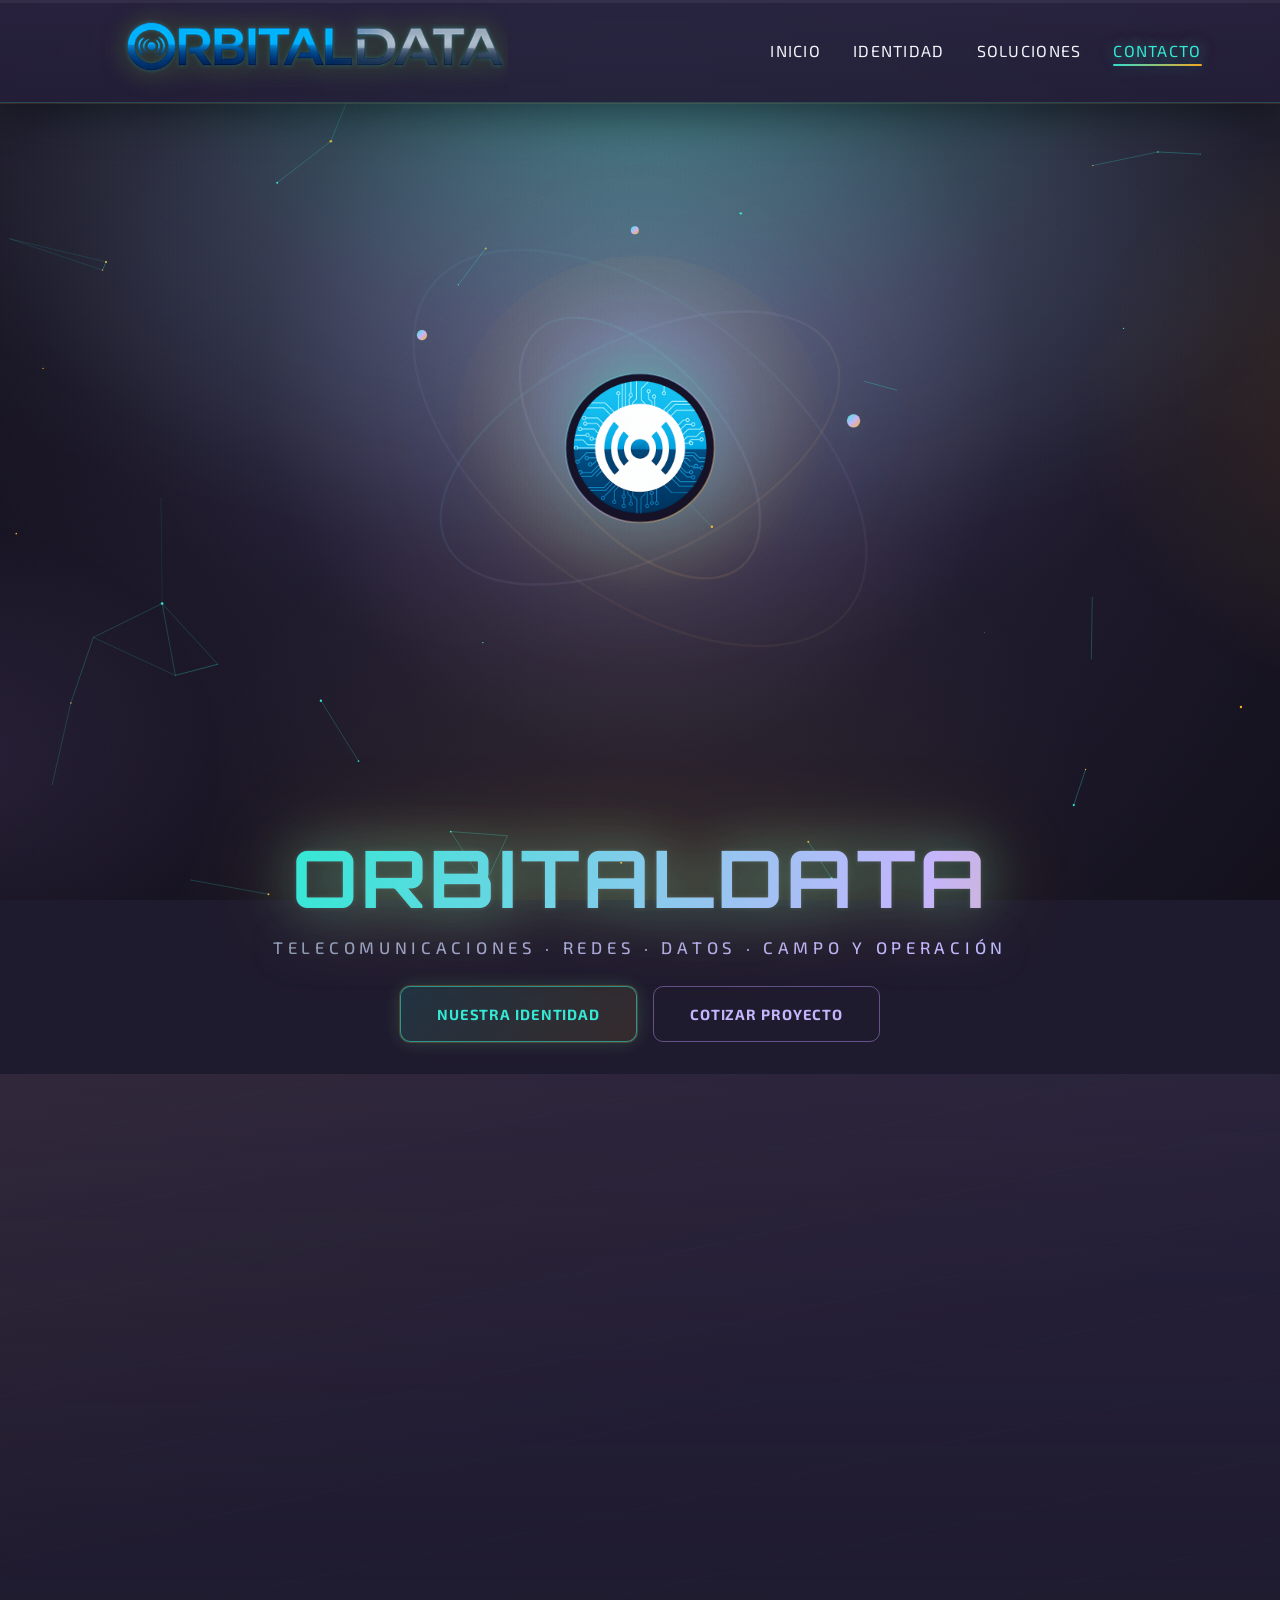
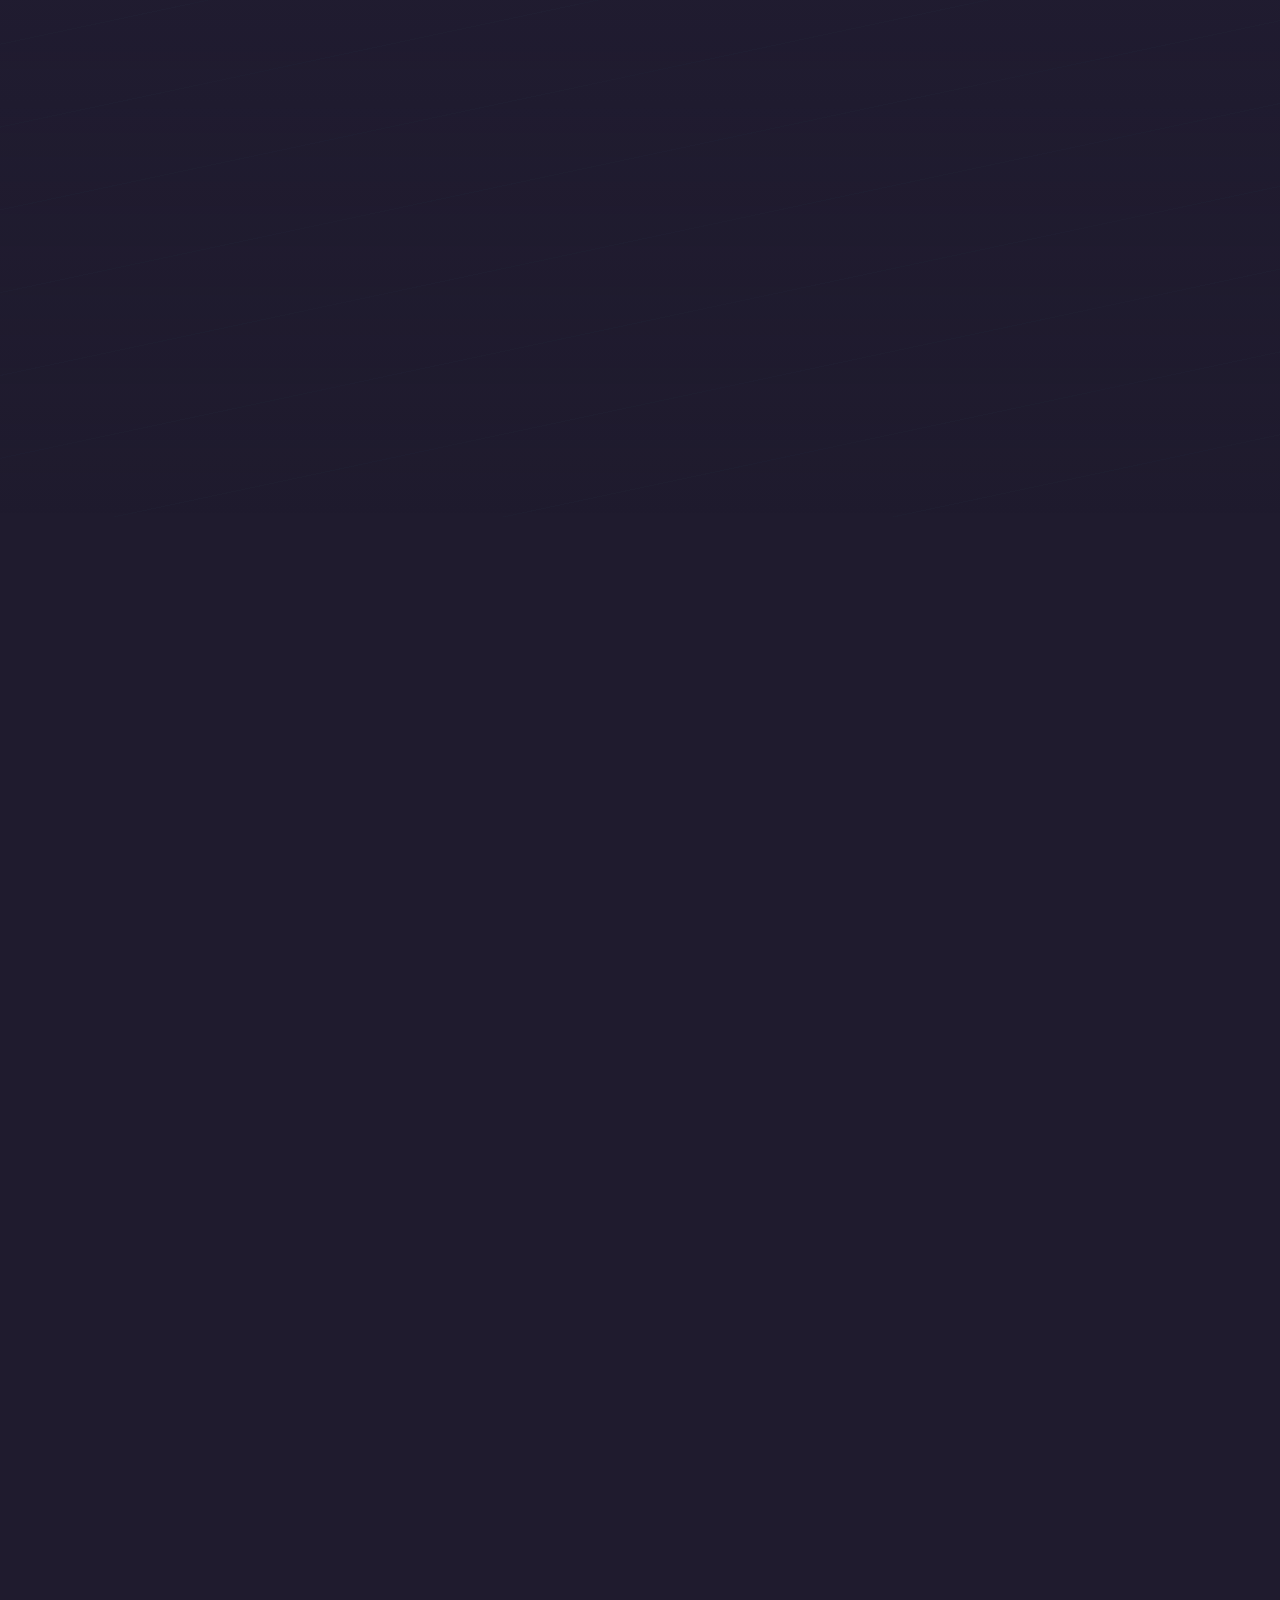
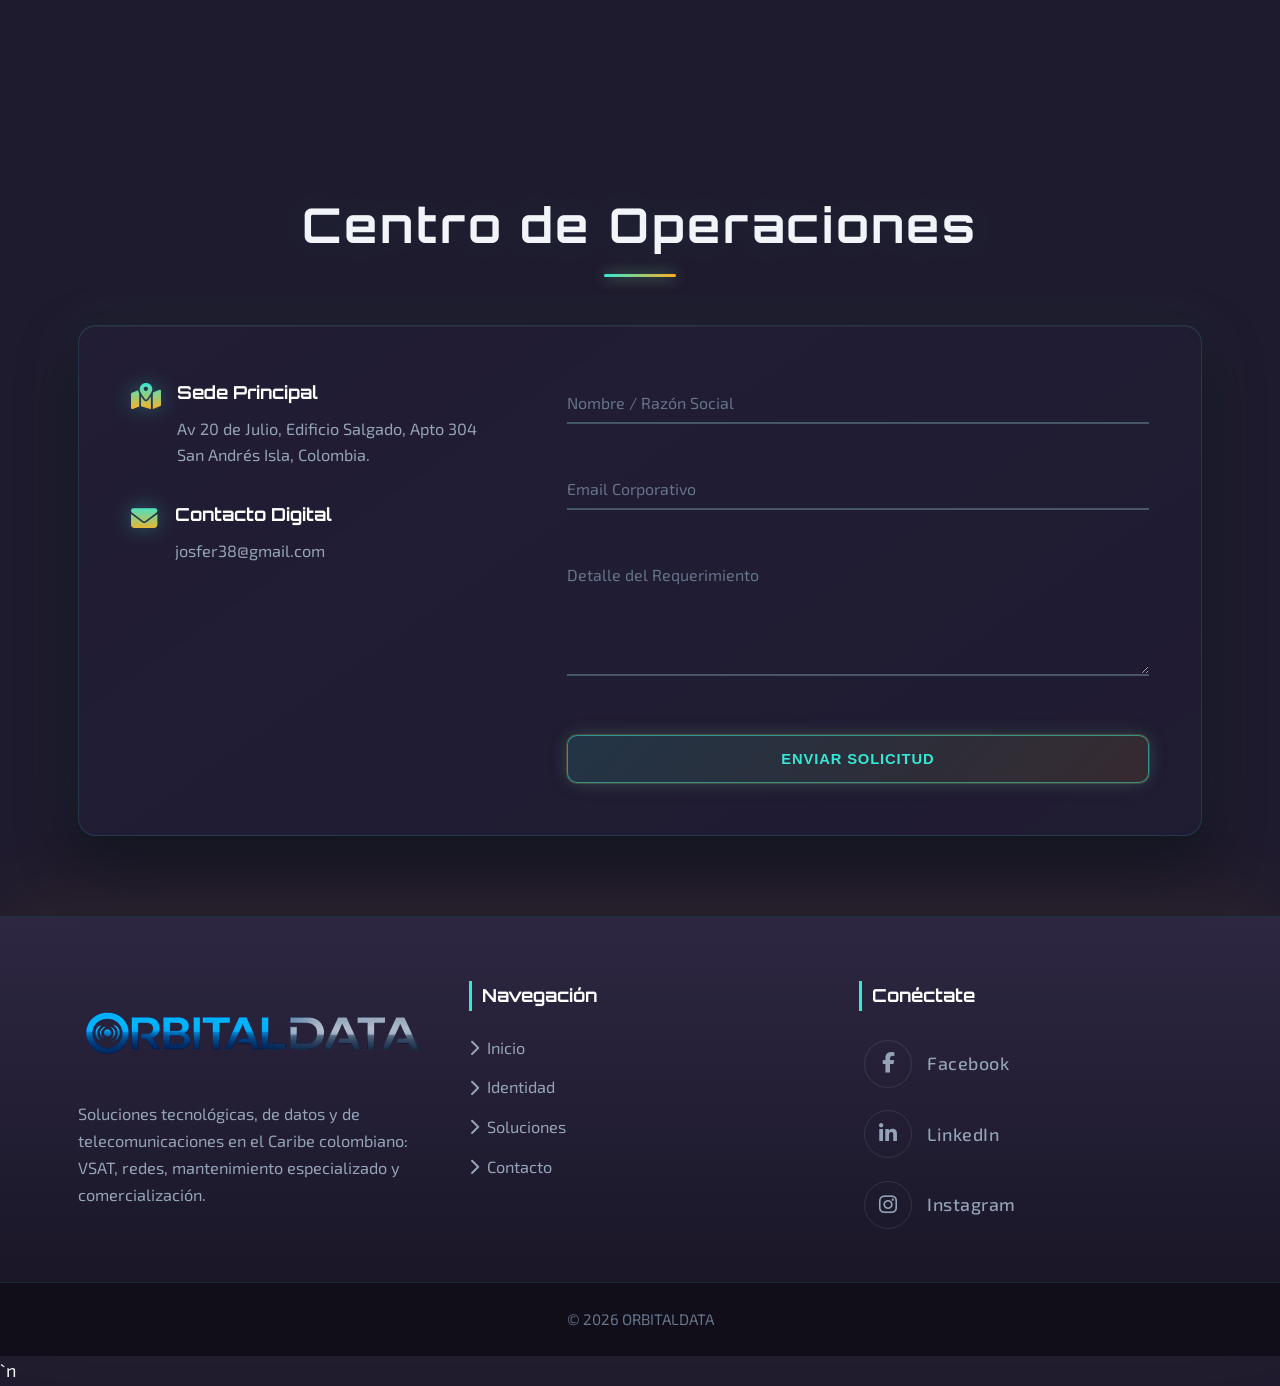
==== commit 48b5ee69: "Integrar API FastAPI, admin con contraseÃ±a y formulario corregido" ====
--- a/index.html
+++ b/index.html
@@ -247,6 +247,6 @@
     <script src="network-effect.js"></script>
     <script src="logo-interaction.js"></script>
     <script src="interface.js"></script>
-    <script src="form.js"></script>
+    <script src="api-config.js"></script>`n    <script src="form.js"></script>
 </body>
 </html>
